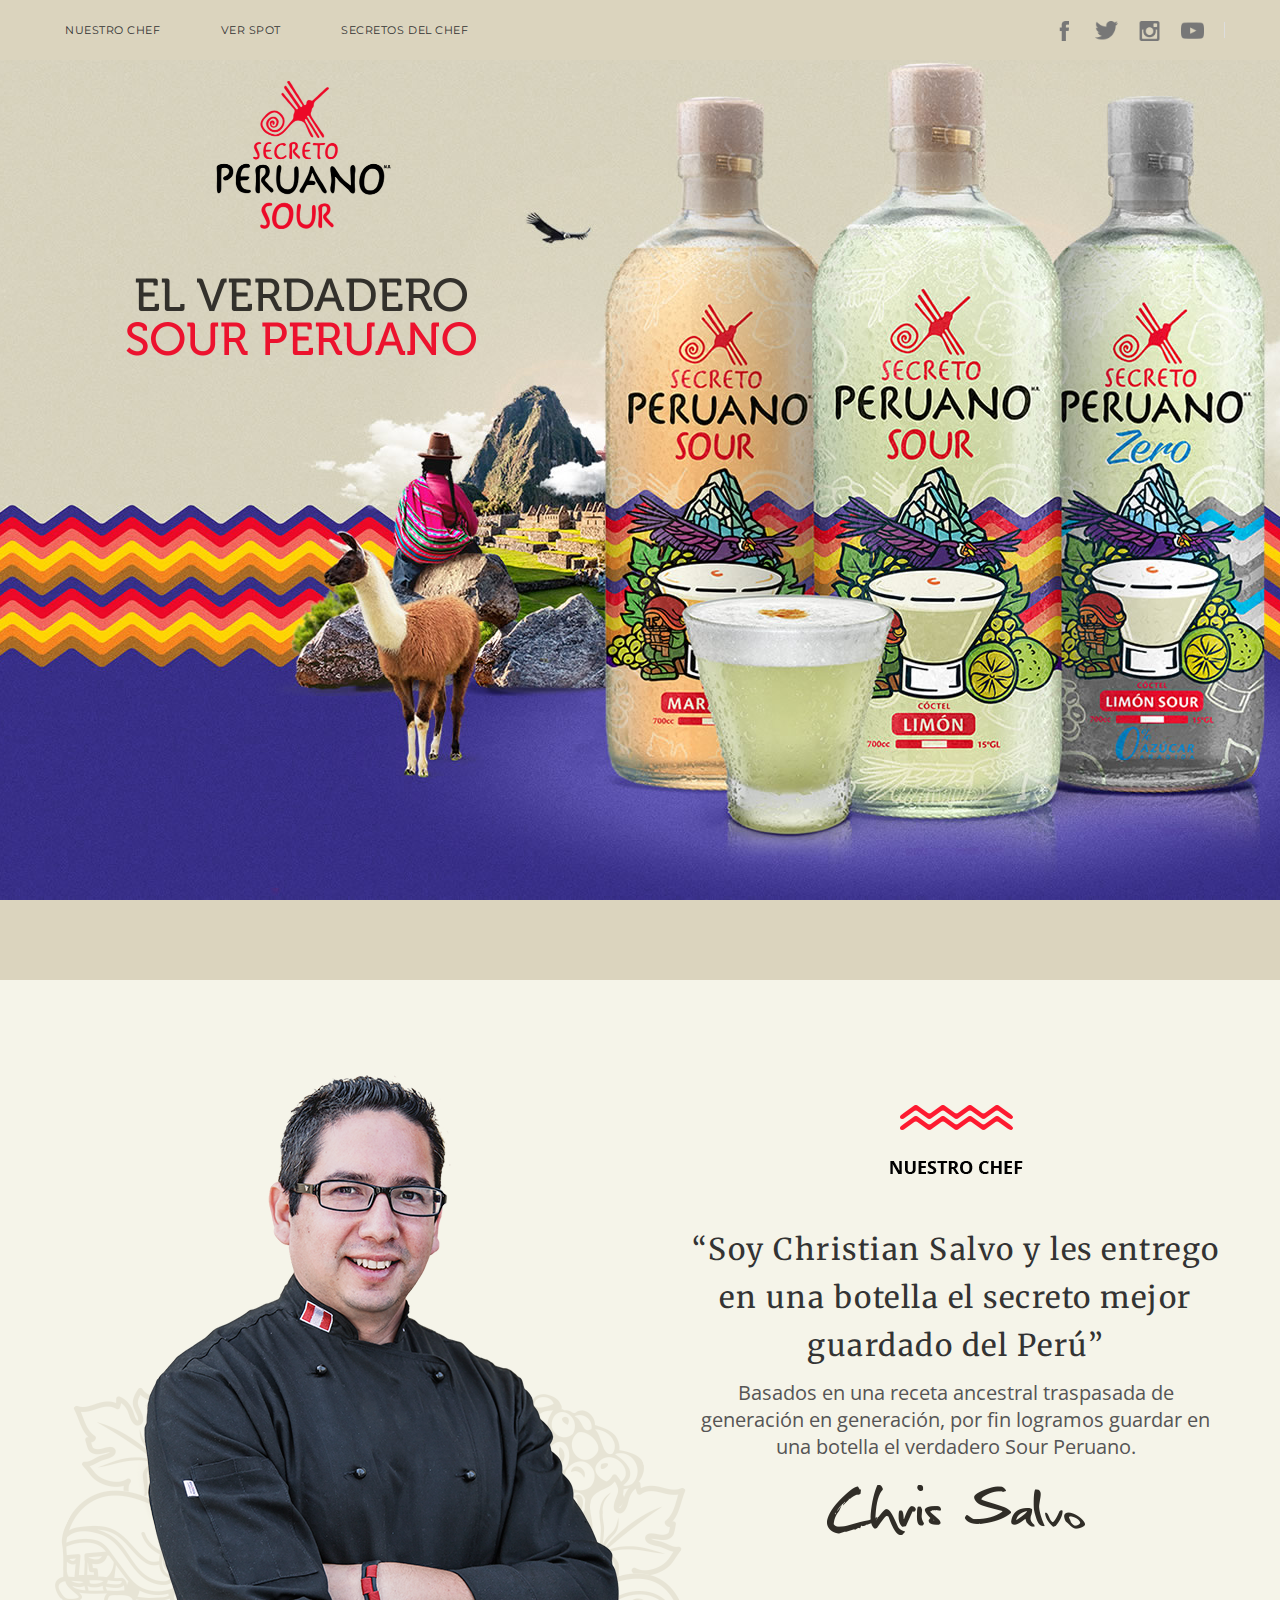
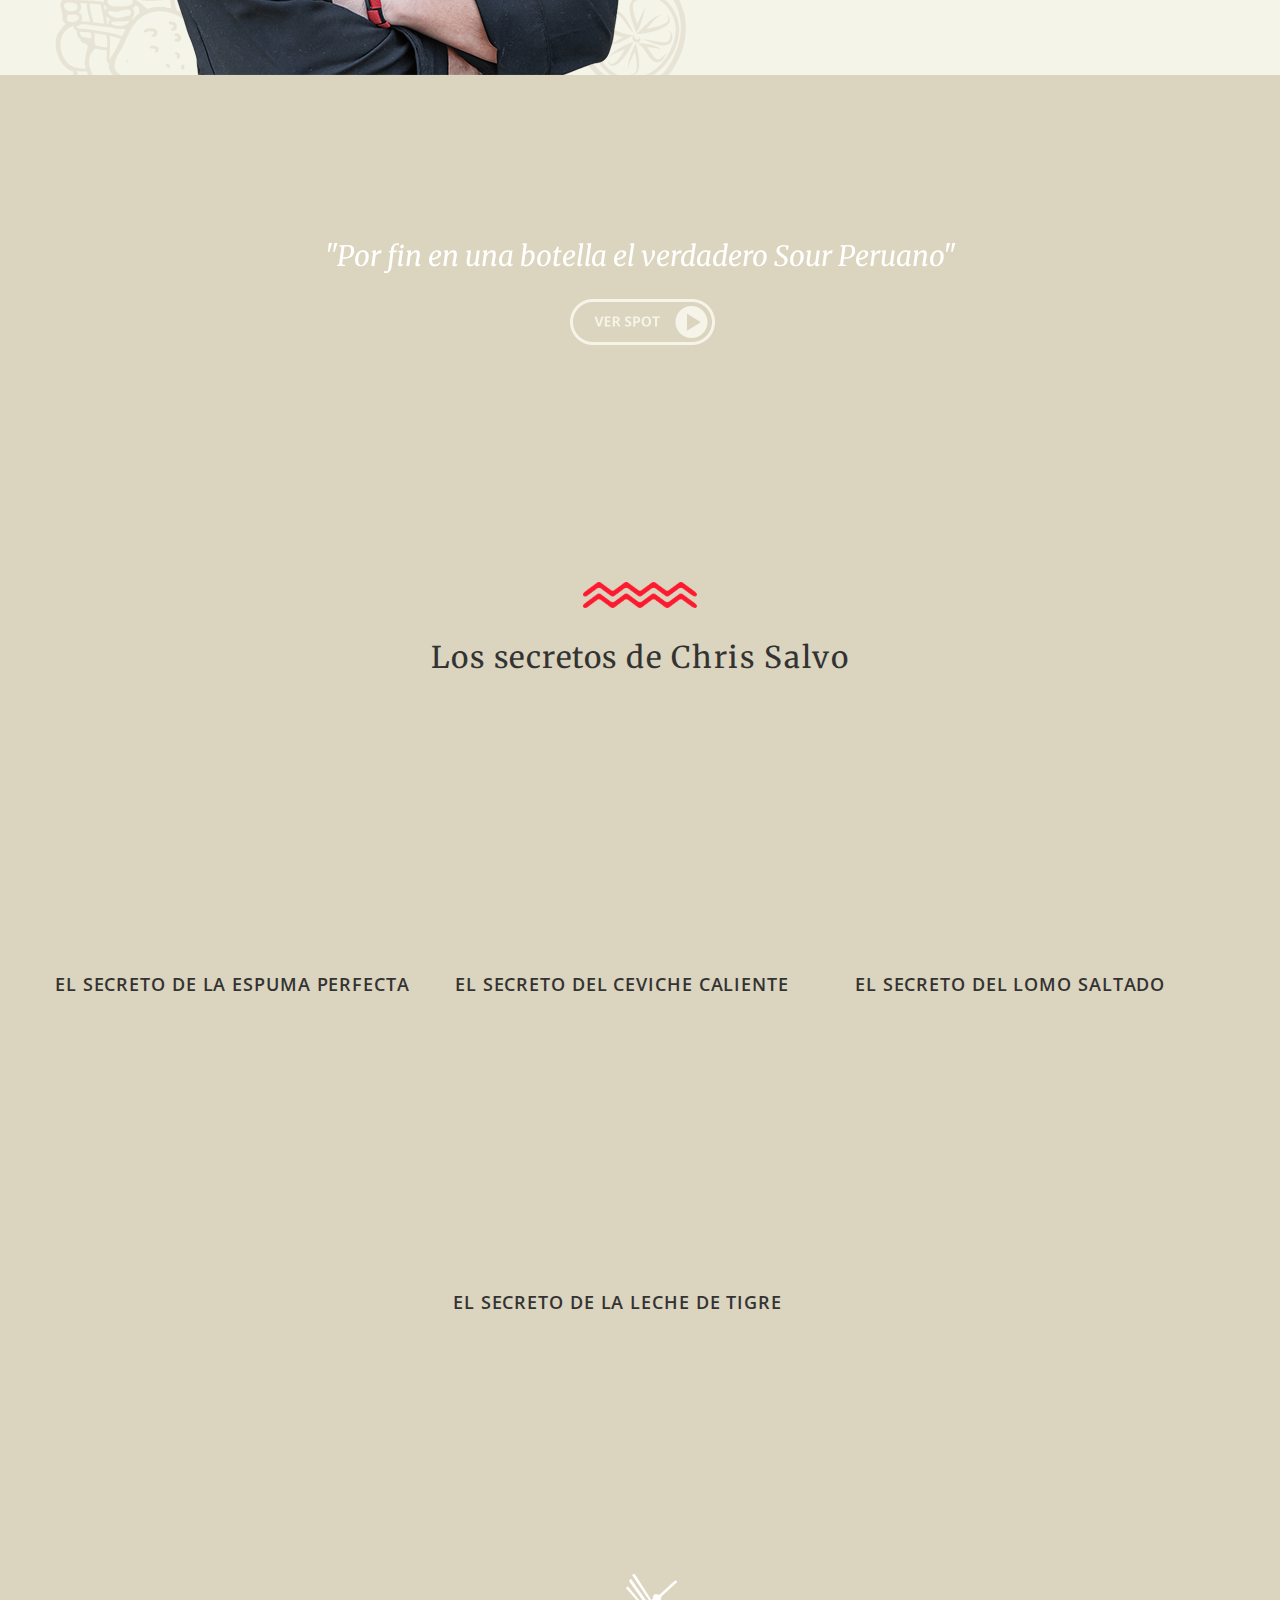
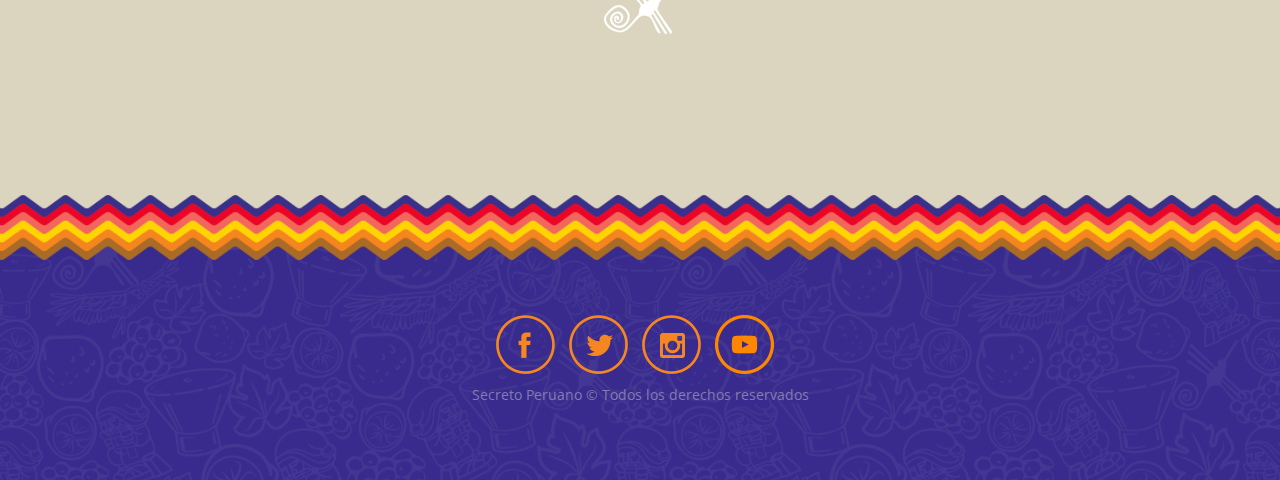
==== secreto/index.html @ 23049d91 "primerDeploy" ====
<!DOCTYPE html>
<html class="no-js">
  <head>
    <meta charset="UTF-8">
    <meta http-equiv="X-UA-Compatible" content="IE=edge">
    <title>Secreto Peruano</title>
    <meta name="description" content="Sour Secreto Peruano">
    <meta name="viewport" content="width=device-width, initial-scale=1">
    <link rel="apple-touch-icon" sizes="57x57" href="favicon/apple-touch-icon-57x57.png">
    <link rel="apple-touch-icon" sizes="60x60" href="favicon/apple-touch-icon-60x60.png">
    <link rel="apple-touch-icon" sizes="72x72" href="favicon/apple-touch-icon-72x72.png">
    <link rel="apple-touch-icon" sizes="76x76" href="favicon/apple-touch-icon-76x76.png">
    <link rel="apple-touch-icon" sizes="114x114" href="favicon/apple-touch-icon-114x114.png">
    <link rel="apple-touch-icon" sizes="120x120" href="favicon/apple-touch-icon-120x120.png">
    <link rel="apple-touch-icon" sizes="144x144" href="favicon/apple-touch-icon-144x144.png">
    <link rel="apple-touch-icon" sizes="152x152" href="favicon/apple-touch-icon-152x152.png">
    <link rel="apple-touch-icon" sizes="180x180" href="favicon/apple-touch-icon-180x180.png">
    <link rel="icon" type="image/png" href="favicon/favicon-32x32.png" sizes="32x32">
    <link rel="icon" type="image/png" href="favicon/favicon-194x194.png" sizes="194x194">
    <link rel="icon" type="image/png" href="favicon/favicon-96x96.png" sizes="96x96">
    <link rel="icon" type="image/png" href="favicon/android-chrome-192x192.png" sizes="192x192">
    <link rel="icon" type="image/png" href="favicon/favicon-16x16.png" sizes="16x16">
    <link rel="manifest" href="favicon/manifest.json">
    <meta name="msapplication-TileColor" content="#da532c">
    <meta name="msapplication-TileImage" content="favicon/mstile-144x144.png">
    <meta name="theme-color" content="#ffffff">
    <link rel="stylesheet" href="vendors/bootstrap/bootstrap.min.css">
    <link rel="stylesheet" href="vendors/animate/animate.min.css">
    <link rel="stylesheet" href="assets/fonts/wolverine/styles.css">
    <link href='https://fonts.googleapis.com/css?family=Merriweather:300italic' rel='stylesheet' type='text/css'><!--Fonts secreto peruano-->
	<link href='https://fonts.googleapis.com/css?family=Open+Sans:400,600,300' rel='stylesheet' type='text/css'>
    <link href="//fonts.googleapis.com/css?family=Montserrat:700,400" rel="stylesheet" type="text/css">
    <link href="//fonts.googleapis.com/css?family=Playfair+Display:400,700,900,400italic,700italic,900italic&amp;subset=latin,latin-ext,cyrillic" rel="stylesheet" type="text/css">
    <link href="//fonts.googleapis.com/css?family=Raleway:400,100,200,300,500,600,700,800,900" rel="stylesheet" type="text/css">
    <link rel="stylesheet" href="//maxcdn.bootstrapcdn.com/font-awesome/4.3.0/css/font-awesome.min.css">
    <link rel="stylesheet" type="text/css" href="vendors/slick/slick.css">
    <link rel="stylesheet" type="text/css" href="vendors/full-page/jquery.fullPage.css">
    <!--Main stylesheet-->
    <link rel="stylesheet" href="assets/css/main.css">
    <!-- Hoja de estilos w3-animacion -->
    <link rel="stylesheet" href="assets/css/w3.css">
    <!--Modernizr js-->
    <script src="vendors/modernizr/modernizr-2.8.3-respond-1.4.2.min.js"></script><style> .nav-main-menu > li > ul{display:none;}</style>
    <script src="assets/js/script-anchor.js" type="text/javascript"></script>
    <script>
  (function(i,s,o,g,r,a,m){i['GoogleAnalyticsObject']=r;i[r]=i[r]||function(){
  (i[r].q=i[r].q||[]).push(arguments)},i[r].l=1*new Date();a=s.createElement(o),
  m=s.getElementsByTagName(o)[0];a.async=1;a.src=g;m.parentNode.insertBefore(a,m)
  })(window,document,'script','//www.google-analytics.com/analytics.js','ga');

  ga('create', 'UA-70629646-1', 'auto');
  ga('send', 'pageview');

</script>
  </head>
  <body class="default-page">
    <!--[if lt IE 8]>
    <p class="browserupgrade">Estas usando un navegador <strong>desactualizado</strong>. Por favor <a href="http://browsehappy.com/">actualiza tu navegador</a> para mejorar tu experiencia.</p>
    <![endif]-->
    <main>
    <div class="main-nav-wrapper nav-wrapper-2"><!--menu-->
          <nav>
            <div class="main-nav main-nav-2 type-3" style="background-color:rgba(255,255,255,0); font-size:18px;">
              <div class="container">
                <div class="logo-menu-largo">
                  <a id="top-link" onClick="toTop(); return false;" href="index.html"  style="display:none;"><img src="assets/images/logo-menu-largo2.png" height="50" alt="Secreto"></a>
                </div>
                <div class="nav-logo logo-2">
                  <a id="top-link" onClick="toTop(); return false;" href="index.html"><img src="assets/images/logo-menu-largo2.png" alt="Secreto"></a>
                </div>
                <ul class="nav-main-menu"><!--main menu-->
                  <li><a onClick="initScroll('nuestro_chef'); return false;" href="#nuestro_chef">NUESTRO CHEF</a></li>
                  <li><a onClick="initScroll('ver_spot'); return false;" href="#ver_spot">VER SPOT</a></li>
                  <li><a onClick="initScroll('secretos_chef'); return false;" href="#secretos_an">SECRETOS DEL CHEF</a></li>
                </ul>
                <ul class="nav-main-menu small-screen"><!--responsive menu-->
                  <li><a onClick="initScroll('nuestro_chef'); return false;" href="#nuestro_chef">NUESTRO CHEF</a> 
                  </li>
                  <li><a onClick="initScroll('ver_spot'); return false;" href="#ver_spot">VER SPOT</a></li>
                  <li><a onClick="initScroll('secretos_chef'); return false;" href="#secretos_an">SECRETOS DEL CHEF</a>
                  </li>
                </ul>
                <div class="nav-hamburger-wrapper">
                  <div class="cell-vertical-wrapper">
                    <div class="cell-middle">
                      <div class="nav-hamburger"><span></span></div>
                    </div>
                  </div>
                </div>
                <div class="division"><span></span></div>
                <div class="nav-social">
                  <ul class="social-01">
                        <li><a href="https://www.facebook.com/secretoperuano" target="_blank"><img class="social-nav-icon" src="assets/images/nav-fbk.png" width="30" height="26" alt=""/></a></li>
                        <li><a href="https://twitter.com/peruanosour" target="_blank"><img class="social-nav-icon" src="assets/images/nav-twr.png" width="30" height="26" alt=""/></a></li>
                        <li><a href="https://instagram.com/secretoperuano/" target="_blank"><img class="social-nav-icon" src="assets/images/nav-isg.png" width="30" height="26" alt=""/></a></li>
                        <li><a href="https://www.youtube.com/channel/UCQfrmdLTp5I5xgrR5Vb-xCQ" target="_blank"><img class="social-nav-icon" src="assets/images/nav-you.png" width="30" height="26" alt=""/></a></li>
                  </ul>                
                </div>
              </div>
            </div>
          </nav>
        </div>
      <!--site header-->
      <header class="index-header">
        <div data-stellar-background-ratio="0,3" style="background-image: url(assets/images/SP-imagen-fondo.jpg);background-size:cover;" class="fondo-responsivo2 page-common-background"></div>
        <img class="pantalla-iphone" src="assets/images/pantalla-iphone5.png" alt=""/>
        <div id="mensaje" style="height:650px;">
                	<div id="logo"><img class="logo-especial w3-animate-opacity" src="assets/images/SP-logo.png" width="200" height="auto" alt=""/><img class="logo-especial-2" src="assets/images/logoSP-2.png" width="203" height="92" alt=""/></div>
    				<div><img class="w3-animate-opacity" src="assets/images/titular.png" width="362" height="auto" alt=""/></div>
            </div>
            <div>
            	<img class="botella-responsiva" src="assets/images/botella-responsiva.png" width="544" height="781" alt=""/>
            	
            </div>
      </header>
 <!--     <header>
		<div style="background-image: url(assets/images/img_fondo2.jpg); width:auto; background-repeat:no-repeat; background-position:right;">
        	<div id="mensaje">
                	<div id="logo"><img class="logo-especial" src="assets/images/logoSP.png" alt=""/><img class="logo-especial-2" src="assets/images/logoSP-2.png" width="203" height="92" alt=""/></div>
    				<div id="uva">Destilado de uva quebranta</div>
    				<div id="descripcion">La verdadera receta <br/>del Sour Peruano</div>
                    <div id="bajada">Por fin en una botella, con cariño y para el mundo, guardamos el más preciado secreto peruano</div>
                    <div><img class="botella-responsiva" src="assets/images/botella-responsiva.png" width="544" height="781" alt=""/></div>
            </div>
        </div>
        
      </header>-->
      <!--end site header-->
      
      <!--el chef-->
      <section id="nuestro_chef" class="border-bottom" style="background-color:#f5f4e9; padding-bottom: 0;">
        <div class="service-section-03">
          <div class="container container-especial2">
            <div id="chris-salvo"><img class="chef-resize" src="assets/images/chris-salvo.png" width="631" height="600" alt=""/></div>
            <div id="texto-chef-1">	<img  class="nuestro-chef"src="assets/images/nuestro-chef.png" width="136" height="70" alt=""/>
					<h5 class="quote-chef-1">“Soy Christian Salvo y les entrego en una botella el secreto mejor guardado del Perú”</h5>
			  <p class="receta-acestral">Basados en una receta ancestral traspasada de generación en generación, por fin logramos guardar en una botella el verdadero Sour Peruano.</p>
            						<img class="firma-chef" src="assets/images/firma-chef-chris.png" width="258" height="50" alt=""/></div>
          </div>
        </div>
      </section>
      
      <!-- Parallax quotes -->
      <section id="ver_spot" class="pad-especial">
        <div data-stellar-background-ratio="0.25" style="background-image: url('assets/images/sirviendo_pisco_quote3.png');" class="parallax-bg quote-slider-parallax"></div>
        <div class="container">
          <div class="row">
            <div class="col-xs-12 text-center remove-col-padding-2">
              <div class="quote-slider-01 simple-slider">
                <div class="quote-item">
                  <div class="item-content">
                    <p class="color-light">"Por fin en una botella el verdadero Sour Peruano"</p> <!--la cita esta aqui-->
                    <a href="https://www.youtube.com/watch?v=HnVLtfniLCw" target="_blank"><img style="margin:auto; margin-top:20px;" src="assets/images/ver-spot.png" width="154" height="50" alt=""/></a>
                  </div>
                </div>
              </div>
            </div>
          </div>
        </div>
      </section>
      
      <!-- sección videos -->
      <section id="secretos_chef">
        <header class="section-header header-type-2 style-1">
          <div class="container secretos-gourmet">
         	<img style="margin-bottom:15px;" src="assets/images/simboloinca1.png" width="auto" height="26" alt=""/>
			<h4 style="font-family:'Merriweather', serif; font-size:30px;">Los secretos de Chris Salvo</h4>
        <!-- QUOTE DEL CHEFF  <q class="header-caption"></q> -->
          </div>
        </header>
        
        <!-- videos -->
        <div class="team-section-01">
          <div class="container">
            <div class="row">
              <div class="col-md-4">
                <div class="team-style-01 text-left section-block-p">
                  <div class="image"><iframe width="390" height="219" src="https://www.youtube.com/embed/b3bW4XiqM5U?rel=0" frameborder="0" allowfullscreen></iframe>
                    
                  </div>
                  <h5 class="name">EL SECRETO DE LA ESPUMA PERFECTA</h5>
                  
         		 </div>
              </div>
              <div class="col-md-4">
                <div class="team-style-01 text-left section-block-p">
                  <div class="image"><iframe width="390" height="219" src="https://www.youtube.com/embed/Zpi5Mj3q_r8?rel=0" frameborder="0" allowfullscreen></iframe>
                    
                  </div>
                  <h5 class="name">EL SECRETO DEL CEVICHE CALIENTE</h5>
                  
                </div>
              </div>
              <div class="col-md-4">
                <div class="team-style-01 text-left section-block-p">
                  <div class="image"><iframe width="390" height="219" src="https://www.youtube.com/embed/RCFprriy820?rel=0" frameborder="0" allowfullscreen></iframe>
                    
                  </div>
                  <h5 class="name">EL SECRETO DEL LOMO SALTADO</h5>
                  
                </div>
              </div>
            </div>
          </div>
        </div>
        
        <div class="team-section-01">
          <div class="container">
            <div class="row video-inferior">
              <div class="">
                <div class="team-style-01 text-left section-block-p">
                  <div class="image"><iframe width="390" height="219" src="https://www.youtube.com/embed/kHwKFDwkaCU?rel=0" frameborder="0" allowfullscreen></iframe>
                    
                  </div>
                  <h5 class="name">EL SECRETO DE LA LECHE DE TIGRE</h5>
                  
         		 </div>
              </div>
              
              </div>
            </div>
          </div>
        </div>
        
      </section>
      
       <!-- Parallax quotes -->
      <section class="pad-especial">
        <div data-stellar-background-ratio="0.25" style="background-image: url('assets/images/testimonial-img1.jpg');" class="parallax-bg quote-slider-parallax"></div>
        <div class="container">
          <div class="row">
            <div class="col-xs-12 text-center remove-col-padding-2">
              <div class="quote-slider-01 simple-slider">
                <div class="quote-item">
                  <div class="item-content">
                    <p class="heading-icon-2 color-light"></p> <!--la cita esta aqui-->
                  </div>
                </div>
              </div>
            </div>
          </div>
        </div>
      </section>
      
      <!--site footer-->
      <div class="" style="margin-top:-20px;">
      	<div class="contenedor-de-footer">
            <div class="social-and-reg">
           	    <a href="https://www.facebook.com/secretoperuano" target="_blank"><img class="social-logo2" src="assets/images/facebook.png" width="59" height="59" alt=""/></a>
                <a href="https://twitter.com/peruanosour" target="_blank"><img class="social-logo2" src="assets/images/twitter.png" width="59" height="59" alt=""/></a>
                <a href="https://instagram.com/secretoperuano/" target="_blank"><img class="social-logo2" src="assets/images/instagram.png" width="59" height="59" alt=""/></a>
                <a href="https://www.youtube.com/channel/UCQfrmdLTp5I5xgrR5Vb-xCQ" target="_blank"><img class="social-logo2" src="assets/images/youtube.png" width="59" height="59" alt=""/></a>
                <p>Secreto Peruano © Todos los derechos reservados</p>
            </div>
        </div>
      </div>
    </main>
    <script src="vendors/jquery/jquery-1.11.2.min.js"></script>
    <script src="vendors/stellar/jquery.stellar.min.js"></script>
    <script src="vendors/waypoints/lib/jquery.waypoints.min.js"></script>
    <script src="vendors/smooth-scroll/SmoothScroll.js"></script>
    <script src="vendors/bootstrap/bootstrap.min.js"></script>
    <script type="text/javascript" src="vendors/slick/slick.js"></script>
    <script type="text/javascript" src="vendors/magnific-popup/jquery.magnific-popup.js"></script>
    <script src="vendors/isotope/isotope.pkgd.min.js"></script>
    <script src="vendors/isotope/packery-mode.pkgd.min.js"></script>
    <script type="text/javascript" src="vendors/img-loaded/imagesloaded.pkgd.min.js"></script>
    <script src="vendors/countto/jquery.countTo.js"></script>
    <script src="assets/js/main.js"></script>
    <style type="text/css">
    .sticky-nav .main-nav {
      background-color: rgba(245,244,233,1) !important;
    }
    .sticky-nav .logo-menu-largo a{
      display:block !important;
    }
    .main-nav-wrapper{
      -webkit-transition: all 500ms ease-in-out;
      transition: all 500ms ease-in-out;
      position: relative;
      z-index: 1500;
      top: 0;
      left: 0;
      width: 100%;
    }
    .main-nav-wrapper.sticky-nav  nav{
      animation: sdcc3af ease-out 0.2s;
      transform-origin: 50% 0%;
      animation-fill-mode:forwards; /*when the spec is finished*/
      -webkit-animation: sdcc3af ease-out 0.2s;
      -webkit-transform-origin: 50% 0%;
      -webkit-animation-fill-mode:forwards; /*Chrome 16+, Safari 4+*/ 
      -moz-animation: sdcc3af ease-out 0.2s;
      -moz-transform-origin: 50% 0%;
      -moz-animation-fill-mode:forwards; /*FF 5+*/
      -o-animation: sdcc3af ease-out 0.2s;
      -o-transform-origin: 50% 0%;
      -o-animation-fill-mode:forwards; /*Not implemented yet*/
      -ms-animation: sdcc3af ease-out 0.2s;
      -ms-transform-origin: 50% 0%;
      -ms-animation-fill-mode:forwards; /*IE 10+*/
    }

    @keyframes sdcc3af{
      0% {
        transform:  translate(0px,-60px)  ;
      }
      100% {
        transform:  translate(0px,0px)  ;
      }
    }

    @-moz-keyframes sdcc3af{
      0% {
        -moz-transform:  translate(0px,-60px)  ;
      }
      100% {
        -moz-transform:  translate(0px,0px)  ;
      }
    }

    @-webkit-keyframes sdcc3af {
      0% {
        -webkit-transform:  translate(0px,-60px)  ;
      }
      100% {
        -webkit-transform:  translate(0px,0px)  ;
      }
    }

    @-o-keyframes sdcc3af {
      0% {
        -o-transform:  translate(0px,-60px)  ;
      }
      100% {
        -o-transform:  translate(0px,0px)  ;
      }
    }

    @-ms-keyframes sdcc3af {
      0% {
        -ms-transform:  translate(0px,-60px)  ;
      }
      100% {
        -ms-transform:  translate(0px,0px)  ;
      }
    }
    </style>
  </body>
</html>
---- secreto/assets/fonts/wolverine/styles.css ----
@charset "UTF-8";

@font-face {
  font-family: "wolverine";
  src:url("fonts/wolverine.eot");
  src:url("fonts/wolverine.eot?#iefix") format("embedded-opentype"),
    url("fonts/wolverine.woff") format("woff"),
    url("fonts/wolverine.ttf") format("truetype"),
    url("fonts/wolverine.svg#wolverine") format("svg");
  font-weight: normal;
  font-style: normal;

}

[data-icon]:before {
  font-family: "wolverine" !important;
  content: attr(data-icon);
  font-style: normal !important;
  font-weight: normal !important;
  font-variant: normal !important;
  text-transform: none !important;
  speak: none;
  line-height: 1;
  -webkit-font-smoothing: antialiased;
  -moz-osx-font-smoothing: grayscale;
}

[class^="icon-"]:before,
[class*=" icon-"]:before {
  font-family: "wolverine" !important;
  font-style: normal !important;
  font-weight: normal !important;
  font-variant: normal !important;
  text-transform: none !important;
  speak: none;
  line-height: 1;
  -webkit-font-smoothing: antialiased;
  -moz-osx-font-smoothing: grayscale;
}

.icon-outline-vector-icons-pack-1:before {
  content: "\e226";
}
.icon-outline-vector-icons-pack-2:before {
  content: "\e227";
}
.icon-outline-vector-icons-pack-3:before {
  content: "\e228";
}
.icon-outline-vector-icons-pack-4:before {
  content: "\e229";
}
.icon-outline-vector-icons-pack-5:before {
  content: "\e22a";
}
.icon-outline-vector-icons-pack-6:before {
  content: "\e22b";
}
.icon-outline-vector-icons-pack-7:before {
  content: "\e22c";
}
.icon-outline-vector-icons-pack-14:before {
  content: "\e22d";
}
.icon-outline-vector-icons-pack-15:before {
  content: "\e22e";
}
.icon-outline-vector-icons-pack-16:before {
  content: "\e22f";
}
.icon-outline-vector-icons-pack-17:before {
  content: "\e230";
}
.icon-outline-vector-icons-pack-18:before {
  content: "\e231";
}
.icon-outline-vector-icons-pack-19:before {
  content: "\e232";
}
.icon-outline-vector-icons-pack-20:before {
  content: "\e233";
}
.icon-outline-vector-icons-pack-27:before {
  content: "\e234";
}
.icon-outline-vector-icons-pack-28:before {
  content: "\e235";
}
.icon-outline-vector-icons-pack-29:before {
  content: "\e236";
}
.icon-outline-vector-icons-pack-30:before {
  content: "\e237";
}
.icon-outline-vector-icons-pack-31:before {
  content: "\e238";
}
.icon-outline-vector-icons-pack-32:before {
  content: "\e239";
}
.icon-outline-vector-icons-pack-33:before {
  content: "\e23a";
}
.icon-outline-vector-icons-pack-40:before {
  content: "\e23b";
}
.icon-outline-vector-icons-pack-41:before {
  content: "\e23c";
}
.icon-outline-vector-icons-pack-42:before {
  content: "\e23d";
}
.icon-outline-vector-icons-pack-43:before {
  content: "\e23e";
}
.icon-outline-vector-icons-pack-44:before {
  content: "\e23f";
}
.icon-outline-vector-icons-pack-45:before {
  content: "\e240";
}
.icon-outline-vector-icons-pack-46:before {
  content: "\e241";
}
.icon-outline-vector-icons-pack-53:before {
  content: "\e242";
}
.icon-outline-vector-icons-pack-54:before {
  content: "\e243";
}
.icon-outline-vector-icons-pack-55:before {
  content: "\e244";
}
.icon-outline-vector-icons-pack-56:before {
  content: "\e245";
}
.icon-outline-vector-icons-pack-57:before {
  content: "\e246";
}
.icon-outline-vector-icons-pack-58:before {
  content: "\e247";
}
.icon-outline-vector-icons-pack-59:before {
  content: "\e248";
}
.icon-outline-vector-icons-pack-66:before {
  content: "\e249";
}
.icon-outline-vector-icons-pack-67:before {
  content: "\e24a";
}
.icon-outline-vector-icons-pack-68:before {
  content: "\e24b";
}
.icon-outline-vector-icons-pack-69:before {
  content: "\e24c";
}
.icon-outline-vector-icons-pack-70:before {
  content: "\e24d";
}
.icon-outline-vector-icons-pack-71:before {
  content: "\e24e";
}
.icon-outline-vector-icons-pack-72:before {
  content: "\e24f";
}
.icon-outline-vector-icons-pack-79:before {
  content: "\e250";
}
.icon-outline-vector-icons-pack-80:before {
  content: "\e251";
}
.icon-outline-vector-icons-pack-81:before {
  content: "\e252";
}
.icon-outline-vector-icons-pack-82:before {
  content: "\e253";
}
.icon-outline-vector-icons-pack-83:before {
  content: "\e254";
}
.icon-outline-vector-icons-pack-84:before {
  content: "\e255";
}
.icon-outline-vector-icons-pack-85:before {
  content: "\e256";
}
.icon-outline-vector-icons-pack-92:before {
  content: "\e257";
}
.icon-outline-vector-icons-pack-93:before {
  content: "\e258";
}
.icon-outline-vector-icons-pack-94:before {
  content: "\e259";
}
.icon-outline-vector-icons-pack-95:before {
  content: "\e25a";
}
.icon-outline-vector-icons-pack-96:before {
  content: "\e25b";
}
.icon-outline-vector-icons-pack-97:before {
  content: "\e25c";
}
.icon-outline-vector-icons-pack-98:before {
  content: "\e25d";
}
.icon-outline-vector-icons-pack-105:before {
  content: "\e25e";
}
.icon-outline-vector-icons-pack-106:before {
  content: "\e25f";
}
.icon-outline-vector-icons-pack-107:before {
  content: "\e260";
}
.icon-outline-vector-icons-pack-108:before {
  content: "\e261";
}
.icon-outline-vector-icons-pack-109:before {
  content: "\e262";
}
.icon-outline-vector-icons-pack-110:before {
  content: "\e263";
}
.icon-outline-vector-icons-pack-111:before {
  content: "\e264";
}
.icon-outline-vector-icons-pack-118:before {
  content: "\e265";
}
.icon-outline-vector-icons-pack-119:before {
  content: "\e266";
}
.icon-outline-vector-icons-pack-120:before {
  content: "\e267";
}
.icon-outline-vector-icons-pack-121:before {
  content: "\e268";
}
.icon-outline-vector-icons-pack-122:before {
  content: "\e269";
}
.icon-outline-vector-icons-pack-123:before {
  content: "\e26a";
}
.icon-outline-vector-icons-pack-124:before {
  content: "\e26b";
}
.icon-outline-vector-icons-pack-131:before {
  content: "\e26c";
}
.icon-outline-vector-icons-pack-132:before {
  content: "\e26d";
}
.icon-outline-vector-icons-pack-133:before {
  content: "\e26e";
}
.icon-outline-vector-icons-pack-134:before {
  content: "\e26f";
}
.icon-outline-vector-icons-pack-135:before {
  content: "\e270";
}
.icon-outline-vector-icons-pack-136:before {
  content: "\e271";
}
.icon-outline-vector-icons-pack-137:before {
  content: "\e272";
}
.icon-outline-vector-icons-pack-144:before {
  content: "\e273";
}
.icon-outline-vector-icons-pack-145:before {
  content: "\e274";
}
.icon-outline-vector-icons-pack-146:before {
  content: "\e275";
}
.icon-outline-vector-icons-pack-147:before {
  content: "\e276";
}
.icon-outline-vector-icons-pack-148:before {
  content: "\e277";
}
.icon-outline-vector-icons-pack-149:before {
  content: "\e278";
}
.icon-outline-vector-icons-pack-150:before {
  content: "\e279";
}
.icon-outline-vector-icons-pack-157:before {
  content: "\e27a";
}
.icon-outline-vector-icons-pack-158:before {
  content: "\e27b";
}
.icon-outline-vector-icons-pack-159:before {
  content: "\e27c";
}
.icon-outline-vector-icons-pack-160:before {
  content: "\e27d";
}
.icon-outline-vector-icons-pack-161:before {
  content: "\e27e";
}
.icon-outline-vector-icons-pack-162:before {
  content: "\e27f";
}
.icon-outline-vector-icons-pack-163:before {
  content: "\e280";
}
.icon-outline-vector-icons-pack-8:before {
  content: "\e281";
}
.icon-outline-vector-icons-pack-9:before {
  content: "\e282";
}
.icon-outline-vector-icons-pack-10:before {
  content: "\e283";
}
.icon-outline-vector-icons-pack-11:before {
  content: "\e284";
}
.icon-outline-vector-icons-pack-12:before {
  content: "\e285";
}
.icon-outline-vector-icons-pack-13:before {
  content: "\e286";
}
.icon-outline-vector-icons-pack-21:before {
  content: "\e287";
}
.icon-outline-vector-icons-pack-22:before {
  content: "\e288";
}
.icon-outline-vector-icons-pack-23:before {
  content: "\e289";
}
.icon-outline-vector-icons-pack-24:before {
  content: "\e28a";
}
.icon-outline-vector-icons-pack-25:before {
  content: "\e28b";
}
.icon-outline-vector-icons-pack-26:before {
  content: "\e28c";
}
.icon-outline-vector-icons-pack-34:before {
  content: "\e28d";
}
.icon-outline-vector-icons-pack-35:before {
  content: "\e28e";
}
.icon-outline-vector-icons-pack-36:before {
  content: "\e28f";
}
.icon-outline-vector-icons-pack-37:before {
  content: "\e290";
}
.icon-outline-vector-icons-pack-38:before {
  content: "\e291";
}
.icon-outline-vector-icons-pack-39:before {
  content: "\e292";
}
.icon-outline-vector-icons-pack-47:before {
  content: "\e293";
}
.icon-outline-vector-icons-pack-48:before {
  content: "\e294";
}
.icon-outline-vector-icons-pack-49:before {
  content: "\e295";
}
.icon-outline-vector-icons-pack-50:before {
  content: "\e296";
}
.icon-outline-vector-icons-pack-51:before {
  content: "\e297";
}
.icon-outline-vector-icons-pack-52:before {
  content: "\e298";
}
.icon-outline-vector-icons-pack-60:before {
  content: "\e299";
}
.icon-outline-vector-icons-pack-61:before {
  content: "\e29a";
}
.icon-outline-vector-icons-pack-62:before {
  content: "\e29b";
}
.icon-outline-vector-icons-pack-63:before {
  content: "\e29c";
}
.icon-outline-vector-icons-pack-64:before {
  content: "\e29d";
}
.icon-outline-vector-icons-pack-65:before {
  content: "\e29e";
}
.icon-outline-vector-icons-pack-73:before {
  content: "\e29f";
}
.icon-outline-vector-icons-pack-74:before {
  content: "\e2a0";
}
.icon-outline-vector-icons-pack-75:before {
  content: "\e2a1";
}
.icon-outline-vector-icons-pack-76:before {
  content: "\e2a2";
}
.icon-outline-vector-icons-pack-77:before {
  content: "\e2a3";
}
.icon-outline-vector-icons-pack-78:before {
  content: "\e2a4";
}
.icon-outline-vector-icons-pack-86:before {
  content: "\e2a5";
}
.icon-outline-vector-icons-pack-87:before {
  content: "\e2a6";
}
.icon-outline-vector-icons-pack-88:before {
  content: "\e2a7";
}
.icon-outline-vector-icons-pack-89:before {
  content: "\e2a8";
}
.icon-outline-vector-icons-pack-90:before {
  content: "\e2a9";
}
.icon-outline-vector-icons-pack-91:before {
  content: "\e2aa";
}
.icon-outline-vector-icons-pack-99:before {
  content: "\e2ab";
}
.icon-outline-vector-icons-pack-100:before {
  content: "\e2ac";
}
.icon-outline-vector-icons-pack-101:before {
  content: "\e2ad";
}
.icon-outline-vector-icons-pack-102:before {
  content: "\e2ae";
}
.icon-outline-vector-icons-pack-103:before {
  content: "\e2af";
}
.icon-outline-vector-icons-pack-104:before {
  content: "\e2b0";
}
.icon-outline-vector-icons-pack-112:before {
  content: "\e2b1";
}
.icon-outline-vector-icons-pack-113:before {
  content: "\e2b2";
}
.icon-outline-vector-icons-pack-114:before {
  content: "\e2b3";
}
.icon-outline-vector-icons-pack-115:before {
  content: "\e2b4";
}
.icon-outline-vector-icons-pack-116:before {
  content: "\e2b5";
}
.icon-outline-vector-icons-pack-117:before {
  content: "\e2b6";
}
.icon-outline-vector-icons-pack-125:before {
  content: "\e2b7";
}
.icon-outline-vector-icons-pack-126:before {
  content: "\e2b8";
}
.icon-outline-vector-icons-pack-127:before {
  content: "\e2b9";
}
.icon-outline-vector-icons-pack-128:before {
  content: "\e2ba";
}
.icon-outline-vector-icons-pack-129:before {
  content: "\e2bb";
}
.icon-outline-vector-icons-pack-130:before {
  content: "\e2bc";
}
.icon-outline-vector-icons-pack-138:before {
  content: "\e2bd";
}
.icon-outline-vector-icons-pack-139:before {
  content: "\e2be";
}
.icon-outline-vector-icons-pack-140:before {
  content: "\e2bf";
}
.icon-outline-vector-icons-pack-141:before {
  content: "\e2c0";
}
.icon-outline-vector-icons-pack-142:before {
  content: "\e2c1";
}
.icon-outline-vector-icons-pack-143:before {
  content: "\e2c2";
}
.icon-outline-vector-icons-pack-151:before {
  content: "\e2c3";
}
.icon-outline-vector-icons-pack-152:before {
  content: "\e2c4";
}
.icon-outline-vector-icons-pack-153:before {
  content: "\e2c5";
}
.icon-outline-vector-icons-pack-154:before {
  content: "\e2c6";
}
.icon-outline-vector-icons-pack-155:before {
  content: "\e2c7";
}
.icon-outline-vector-icons-pack-156:before {
  content: "\e2c8";
}
.icon-outline-vector-icons-pack-164:before {
  content: "\e2c9";
}
.icon-outline-vector-icons-pack-165:before {
  content: "\e2ca";
}
.icon-outline-vector-icons-pack-166:before {
  content: "\e2cb";
}
.icon-outline-vector-icons-pack-167:before {
  content: "\e2cc";
}
.icon-outline-vector-icons-pack-168:before {
  content: "\e2cd";
}
.icon-indians-icons-02:before {
  content: "\e2ce";
}
.icon-indians-icons-03:before {
  content: "\e2cf";
}
.icon-indians-icons-04:before {
  content: "\e2d0";
}
.icon-indians-icons-05:before {
  content: "\e2d1";
}
.icon-indians-icons-06:before {
  content: "\e2d2";
}
.icon-indians-icons-07:before {
  content: "\e2d3";
}
.icon-indians-icons-08:before {
  content: "\e2d4";
}
.icon-indians-icons-09:before {
  content: "\e2d5";
}
.icon-wolverine-logo-01:before {
  content: "\e2d6";
}
.icon-wolverine-logo-02:before {
  content: "\e2d7";
}
.icon-wolverine-logo-03:before {
  content: "\e2d8";
}
.icon-wolverine-logo-04:before {
  content: "\e2d9";
}
.icon-wolverine-logo-05:before {
  content: "\e2da";
}
.icon-wolverine-logo-06:before {
  content: "\e2db";
}
.icon-wolverine-logo-08:before {
  content: "\e2dc";
}
.icon-wolverine-logo-09:before {
  content: "\e2dd";
}
.icon-wolverine-logo-10:before {
  content: "\e2de";
}
.icon-address:before {
  content: "a";
}
.icon-adjust:before {
  content: "b";
}
.icon-air:before {
  content: "c";
}
.icon-alert:before {
  content: "d";
}
.icon-archive:before {
  content: "e";
}
.icon-arrow-combo:before {
  content: "f";
}
.icon-arrows-ccw:before {
  content: "g";
}
.icon-attach:before {
  content: "h";
}
.icon-attention:before {
  content: "i";
}
.icon-back:before {
  content: "j";
}
.icon-back-in-time:before {
  content: "k";
}
.icon-bag:before {
  content: "l";
}
.icon-basket:before {
  content: "m";
}
.icon-battery:before {
  content: "n";
}
.icon-behance:before {
  content: "o";
}
.icon-bell:before {
  content: "p";
}
.icon-block:before {
  content: "q";
}
.icon-book:before {
  content: "r";
}
.icon-book-open:before {
  content: "s";
}
.icon-bookmark:before {
  content: "t";
}
.icon-bookmarks:before {
  content: "u";
}
.icon-box:before {
  content: "v";
}
.icon-briefcase:before {
  content: "w";
}
.icon-brush:before {
  content: "x";
}
.icon-bucket:before {
  content: "y";
}
.icon-calendar:before {
  content: "z";
}
.icon-camera:before {
  content: "A";
}
.icon-cancel:before {
  content: "B";
}
.icon-cancel-circled:before {
  content: "C";
}
.icon-cancel-squared:before {
  content: "D";
}
.icon-cc:before {
  content: "E";
}
.icon-cc-by:before {
  content: "F";
}
.icon-cc-nc:before {
  content: "G";
}
.icon-cc-nc-eu:before {
  content: "H";
}
.icon-cc-nc-jp:before {
  content: "I";
}
.icon-cc-nd:before {
  content: "J";
}
.icon-cc-pd:before {
  content: "K";
}
.icon-cc-remix:before {
  content: "L";
}
.icon-cc-sa:before {
  content: "M";
}
.icon-cc-share:before {
  content: "N";
}
.icon-cc-zero:before {
  content: "O";
}
.icon-ccw:before {
  content: "P";
}
.icon-cd:before {
  content: "Q";
}
.icon-chart-area:before {
  content: "R";
}
.icon-chart-bar:before {
  content: "S";
}
.icon-chart-line:before {
  content: "T";
}
.icon-chart-pie:before {
  content: "U";
}
.icon-chat:before {
  content: "V";
}
.icon-check:before {
  content: "W";
}
.icon-clipboard:before {
  content: "X";
}
.icon-clock:before {
  content: "Y";
}
.icon-cloud:before {
  content: "Z";
}
.icon-cloud-thunder:before {
  content: "0";
}
.icon-code:before {
  content: "1";
}
.icon-cog:before {
  content: "2";
}
.icon-comment:before {
  content: "3";
}
.icon-compass:before {
  content: "4";
}
.icon-credit-card:before {
  content: "5";
}
.icon-cup:before {
  content: "6";
}
.icon-cw:before {
  content: "7";
}
.icon-database:before {
  content: "8";
}
.icon-db-shape:before {
  content: "9";
}
.icon-direction:before {
  content: "!";
}
.icon-doc:before {
  content: "\"";
}
.icon-doc-landscape:before {
  content: "#";
}
.icon-doc-text:before {
  content: "$";
}
.icon-doc-text-inv:before {
  content: "%";
}
.icon-docs:before {
  content: "&";
}
.icon-dot:before {
  content: "'";
}
.icon-dot-2:before {
  content: "(";
}
.icon-dot-3:before {
  content: ")";
}
.icon-down:before {
  content: "*";
}
.icon-down-bold:before {
  content: "+";
}
.icon-down-circled:before {
  content: ",";
}
.icon-down-dir:before {
  content: "-";
}
.icon-down-open:before {
  content: ".";
}
.icon-down-open-big:before {
  content: "/";
}
.icon-down-open-mini:before {
  content: ":";
}
.icon-down-thin:before {
  content: ";";
}
.icon-download:before {
  content: "<";
}
.icon-dribbble:before {
  content: "=";
}
.icon-dribbble-circled:before {
  content: ">";
}
.icon-drive:before {
  content: "?";
}
.icon-dropbox:before {
  content: "@";
}
.icon-droplet:before {
  content: "[";
}
.icon-erase:before {
  content: "]";
}
.icon-evernote:before {
  content: "^";
}
.icon-export:before {
  content: "_";
}
.icon-eye:before {
  content: "`";
}
.icon-facebook:before {
  content: "{";
}
.icon-facebook-circled:before {
  content: "|";
}
.icon-facebook-squared:before {
  content: "}";
}
.icon-fast-backward:before {
  content: "~";
}
.icon-fast-forward:before {
  content: "\\";
}
.icon-feather:before {
  content: "\e000";
}
.icon-flag:before {
  content: "\e001";
}
.icon-flash:before {
  content: "\e002";
}
.icon-flashlight:before {
  content: "\e003";
}
.icon-flattr:before {
  content: "\e004";
}
.icon-flickr:before {
  content: "\e005";
}
.icon-flickr-circled:before {
  content: "\e006";
}
.icon-flight:before {
  content: "\e007";
}
.icon-floppy:before {
  content: "\e008";
}
.icon-flow-branch:before {
  content: "\e009";
}
.icon-flow-cascade:before {
  content: "\e00a";
}
.icon-flow-line:before {
  content: "\e00b";
}
.icon-flow-parallel:before {
  content: "\e00c";
}
.icon-flow-tree:before {
  content: "\e00d";
}
.icon-folder:before {
  content: "\e00e";
}
.icon-forward:before {
  content: "\e00f";
}
.icon-gauge:before {
  content: "\e010";
}
.icon-github:before {
  content: "\e011";
}
.icon-github-circled:before {
  content: "\e012";
}
.icon-globe:before {
  content: "\e013";
}
.icon-google-circles:before {
  content: "\e014";
}
.icon-gplus:before {
  content: "\e015";
}
.icon-gplus-circled:before {
  content: "\e016";
}
.icon-graduation-cap:before {
  content: "\e017";
}
.icon-heart:before {
  content: "\e018";
}
.icon-heart-empty:before {
  content: "\e019";
}
.icon-help:before {
  content: "\e01a";
}
.icon-help-circled:before {
  content: "\e01b";
}
.icon-home:before {
  content: "\e01c";
}
.icon-hourglass:before {
  content: "\e01d";
}
.icon-inbox:before {
  content: "\e01e";
}
.icon-infinity:before {
  content: "\e01f";
}
.icon-info:before {
  content: "\e020";
}
.icon-info-circled:before {
  content: "\e021";
}
.icon-instagrem:before {
  content: "\e022";
}
.icon-install:before {
  content: "\e023";
}
.icon-key:before {
  content: "\e024";
}
.icon-keyboard:before {
  content: "\e025";
}
.icon-lamp:before {
  content: "\e026";
}
.icon-language:before {
  content: "\e027";
}
.icon-lastfm:before {
  content: "\e028";
}
.icon-lastfm-circled:before {
  content: "\e029";
}
.icon-layout:before {
  content: "\e02a";
}
.icon-leaf:before {
  content: "\e02b";
}
.icon-left:before {
  content: "\e02c";
}
.icon-left-bold:before {
  content: "\e02d";
}
.icon-left-circled:before {
  content: "\e02e";
}
.icon-left-dir:before {
  content: "\e02f";
}
.icon-left-open:before {
  content: "\e030";
}
.icon-left-open-big:before {
  content: "\e031";
}
.icon-left-open-mini:before {
  content: "\e032";
}
.icon-left-thin:before {
  content: "\e033";
}
.icon-level-down:before {
  content: "\e034";
}
.icon-level-up:before {
  content: "\e035";
}
.icon-lifebuoy:before {
  content: "\e036";
}
.icon-light-down:before {
  content: "\e037";
}
.icon-light-up:before {
  content: "\e038";
}
.icon-link:before {
  content: "\e039";
}
.icon-linkedin:before {
  content: "\e03a";
}
.icon-linkedin-circled:before {
  content: "\e03b";
}
.icon-list:before {
  content: "\e03c";
}
.icon-list-add:before {
  content: "\e03d";
}
.icon-location:before {
  content: "\e03e";
}
.icon-lock:before {
  content: "\e03f";
}
.icon-lock-open:before {
  content: "\e040";
}
.icon-login:before {
  content: "\e041";
}
.icon-logo-db:before {
  content: "\e042";
}
.icon-logout:before {
  content: "\e043";
}
.icon-loop:before {
  content: "\e044";
}
.icon-magnet:before {
  content: "\e045";
}
.icon-mail:before {
  content: "\e046";
}
.icon-map:before {
  content: "\e047";
}
.icon-megaphone:before {
  content: "\e048";
}
.icon-menu:before {
  content: "\e049";
}
.icon-mic:before {
  content: "\e04a";
}
.icon-minus:before {
  content: "\e04b";
}
.icon-minus-circled:before {
  content: "\e04c";
}
.icon-minus-squared:before {
  content: "\e04d";
}
.icon-mixi:before {
  content: "\e04e";
}
.icon-mobile:before {
  content: "\e04f";
}
.icon-monitor:before {
  content: "\e050";
}
.icon-moon:before {
  content: "\e051";
}
.icon-mouse:before {
  content: "\e052";
}
.icon-music:before {
  content: "\e053";
}
.icon-mute:before {
  content: "\e054";
}
.icon-network:before {
  content: "\e055";
}
.icon-newspaper:before {
  content: "\e056";
}
.icon-note:before {
  content: "\e057";
}
.icon-note-beamed:before {
  content: "\e058";
}
.icon-palette:before {
  content: "\e059";
}
.icon-paper-plane:before {
  content: "\e05a";
}
.icon-pause:before {
  content: "\e05b";
}
.icon-paypal:before {
  content: "\e05c";
}
.icon-pencil:before {
  content: "\e05d";
}
.icon-phone:before {
  content: "\e05e";
}
.icon-picasa:before {
  content: "\e05f";
}
.icon-picture:before {
  content: "\e060";
}
.icon-pinterest:before {
  content: "\e061";
}
.icon-pinterest-circled:before {
  content: "\e062";
}
.icon-play:before {
  content: "\e063";
}
.icon-plus:before {
  content: "\e064";
}
.icon-plus-circled:before {
  content: "\e065";
}
.icon-plus-squared:before {
  content: "\e066";
}
.icon-popup:before {
  content: "\e067";
}
.icon-print:before {
  content: "\e068";
}
.icon-progress-0:before {
  content: "\e069";
}
.icon-progress-1:before {
  content: "\e06a";
}
.icon-progress-2:before {
  content: "\e06b";
}
.icon-progress-3:before {
  content: "\e06c";
}
.icon-publish:before {
  content: "\e06d";
}
.icon-qq:before {
  content: "\e06e";
}
.icon-quote:before {
  content: "\e06f";
}
.icon-rdio:before {
  content: "\e070";
}
.icon-rdio-circled:before {
  content: "\e071";
}
.icon-record:before {
  content: "\e072";
}
.icon-renren:before {
  content: "\e073";
}
.icon-reply:before {
  content: "\e074";
}
.icon-reply-all:before {
  content: "\e075";
}
.icon-resize-full:before {
  content: "\e076";
}
.icon-resize-small:before {
  content: "\e077";
}
.icon-retweet:before {
  content: "\e078";
}
.icon-right:before {
  content: "\e079";
}
.icon-right-bold:before {
  content: "\e07a";
}
.icon-right-circled:before {
  content: "\e07b";
}
.icon-right-dir:before {
  content: "\e07c";
}
.icon-right-open:before {
  content: "\e07d";
}
.icon-right-open-big:before {
  content: "\e07e";
}
.icon-right-open-mini:before {
  content: "\e07f";
}
.icon-right-thin:before {
  content: "\e080";
}
.icon-rocket:before {
  content: "\e081";
}
.icon-rss:before {
  content: "\e082";
}
.icon-search:before {
  content: "\e083";
}
.icon-share:before {
  content: "\e084";
}
.icon-shareable:before {
  content: "\e085";
}
.icon-shuffle:before {
  content: "\e086";
}
.icon-signal:before {
  content: "\e087";
}
.icon-sina-weibo:before {
  content: "\e088";
}
.icon-skype:before {
  content: "\e089";
}
.icon-skype-circled:before {
  content: "\e08a";
}
.icon-smashing:before {
  content: "\e08b";
}
.icon-sound:before {
  content: "\e08c";
}
.icon-soundcloud:before {
  content: "\e08d";
}
.icon-spotify:before {
  content: "\e08e";
}
.icon-spotify-circled:before {
  content: "\e08f";
}
.icon-star:before {
  content: "\e090";
}
.icon-star-empty:before {
  content: "\e091";
}
.icon-stop:before {
  content: "\e092";
}
.icon-stumbleupon:before {
  content: "\e093";
}
.icon-stumbleupon-circled:before {
  content: "\e094";
}
.icon-suitcase:before {
  content: "\e095";
}
.icon-sweden:before {
  content: "\e096";
}
.icon-switch:before {
  content: "\e097";
}
.icon-tag:before {
  content: "\e098";
}
.icon-tape:before {
  content: "\e099";
}
.icon-target:before {
  content: "\e09a";
}
.icon-thermometer:before {
  content: "\e09b";
}
.icon-thumbs-down:before {
  content: "\e09c";
}
.icon-thumbs-up:before {
  content: "\e09d";
}
.icon-ticket:before {
  content: "\e09e";
}
.icon-to-end:before {
  content: "\e09f";
}
.icon-to-start:before {
  content: "\e0a0";
}
.icon-tools:before {
  content: "\e0a1";
}
.icon-traffic-cone:before {
  content: "\e0a2";
}
.icon-trash:before {
  content: "\e0a3";
}
.icon-trophy:before {
  content: "\e0a4";
}
.icon-tumblr:before {
  content: "\e0a5";
}
.icon-tumblr-circled:before {
  content: "\e0a6";
}
.icon-twitter:before {
  content: "\e0a7";
}
.icon-twitter-circled:before {
  content: "\e0a8";
}
.icon-up:before {
  content: "\e0a9";
}
.icon-up-bold:before {
  content: "\e0aa";
}
.icon-up-circled:before {
  content: "\e0ab";
}
.icon-up-dir:before {
  content: "\e0ac";
}
.icon-up-open:before {
  content: "\e0ad";
}
.icon-up-open-big:before {
  content: "\e0ae";
}
.icon-up-open-mini:before {
  content: "\e0af";
}
.icon-up-thin:before {
  content: "\e0b0";
}
.icon-upload:before {
  content: "\e0b1";
}
.icon-upload-cloud:before {
  content: "\e0b2";
}
.icon-user:before {
  content: "\e0b3";
}
.icon-user-add:before {
  content: "\e0b4";
}
.icon-users:before {
  content: "\e0b5";
}
.icon-vcard:before {
  content: "\e0b6";
}
.icon-video:before {
  content: "\e0b7";
}
.icon-vimeo:before {
  content: "\e0b8";
}
.icon-vimeo-circled:before {
  content: "\e0b9";
}
.icon-vkontakte:before {
  content: "\e0ba";
}
.icon-volume:before {
  content: "\e0bb";
}
.icon-water:before {
  content: "\e0bc";
}
.icon-window:before {
  content: "\e0bd";
}
.icon-wolverine-logo-07:before {
  content: "\e0be";
}
.icon-key21:before {
  content: "\e0bf";
}
.icon-password1:before {
  content: "\e0c0";
}
.icon-user14:before {
  content: "\e0c1";
}
.icon-shopping111:before {
  content: "\e126";
}
.icon-icon-search:before {
  content: "\e127";
}
.icon-arrow413:before {
  content: "\e0c2";
}
.icon-arrow427:before {
  content: "\e0c3";
}
.icon-wrong6:before {
  content: "\e0c4";
}
.icon-icon-opened29:before {
  content: "\e0c5";
}
.icon-icon-opened29-1:before {
  content: "\e0c6";
}
.icon-dark37:before {
  content: "\e0c7";
}
.icon-dark37-1:before {
  content: "\e0c8";
}
.icon-list23:before {
  content: "\e0c9";
}
.icon-menu27:before {
  content: "\e0ca";
}
.icon-menu45:before {
  content: "\e0cb";
}
.icon-menu53:before {
  content: "\e0cc";
}
.icon-menu55:before {
  content: "\e0cd";
}
.icon-list23-1:before {
  content: "\e0ce";
}
.icon-wrong6-1:before {
  content: "\e0cf";
}
.icon-previous11:before {
  content: "\e0d0";
}
.icon-thin36:before {
  content: "\e0d1";
}
.icon-thin35:before {
  content: "\e0d2";
}
.icon-up77:before {
  content: "\e0d3";
}
.icon-right106:before {
  content: "\e0d4";
}
.icon-next15:before {
  content: "\e0d5";
}
.icon-collapse3:before {
  content: "\e0d6";
}
.icon-expand22:before {
  content: "\e0d7";
}
.icon-play43:before {
  content: "\e0d8";
}
.icon-search-icon:before {
  content: "\e0d9";
}
.icon-cart-icon:before {
  content: "\e0da";
}
.icon-minus-1:before {
  content: "\e0db";
}
.icon-plus-1:before {
  content: "\e0dc";
}
.icon-185100-caddie-shop-shopping-streamline:before {
  content: "\e0dd";
}
.icon-185101-caddie-shopping-streamline:before {
  content: "\e0de";
}
.icon-ecommerce-bag:before {
  content: "\e0df";
}
.icon-ecommerce-bag-check:before {
  content: "\e0e0";
}
.icon-ecommerce-bag-cloud:before {
  content: "\e0e1";
}
.icon-ecommerce-bag-download:before {
  content: "\e0e2";
}
.icon-ecommerce-bag-minus:before {
  content: "\e0e3";
}
.icon-ecommerce-bag-plus:before {
  content: "\e0e4";
}
.icon-ecommerce-bag-refresh:before {
  content: "\e0e5";
}
.icon-ecommerce-bag-remove:before {
  content: "\e0e6";
}
.icon-ecommerce-bag-search:before {
  content: "\e0e7";
}
.icon-ecommerce-bag-upload:before {
  content: "\e0e8";
}
.icon-svg-icon-02:before {
  content: "\e0e9";
}
.icon-svg-icon-03:before {
  content: "\e0ea";
}
.icon-svg-icon-04:before {
  content: "\e0eb";
}
.icon-svg-icon-05:before {
  content: "\e0ec";
}
.icon-svg-icon-06:before {
  content: "\e0ed";
}
.icon-svg-icon-07:before {
  content: "\e0ee";
}
.icon-svg-icon-08:before {
  content: "\e0ef";
}
.icon-svg-icon-09:before {
  content: "\e0f0";
}
.icon-svg-icon-10:before {
  content: "\e0f1";
}
.icon-svg-icon-11:before {
  content: "\e0f2";
}
.icon-svg-icon-12:before {
  content: "\e0f3";
}
.icon-svg-icon-13:before {
  content: "\e0f4";
}
.icon-svg-icon-14:before {
  content: "\e0f5";
}
.icon-svg-icon-15:before {
  content: "\e0f6";
}
.icon-svg-icon-16:before {
  content: "\e0f7";
}
.icon-svg-icon-17:before {
  content: "\e0f8";
}
.icon-svg-icon-18:before {
  content: "\e0f9";
}
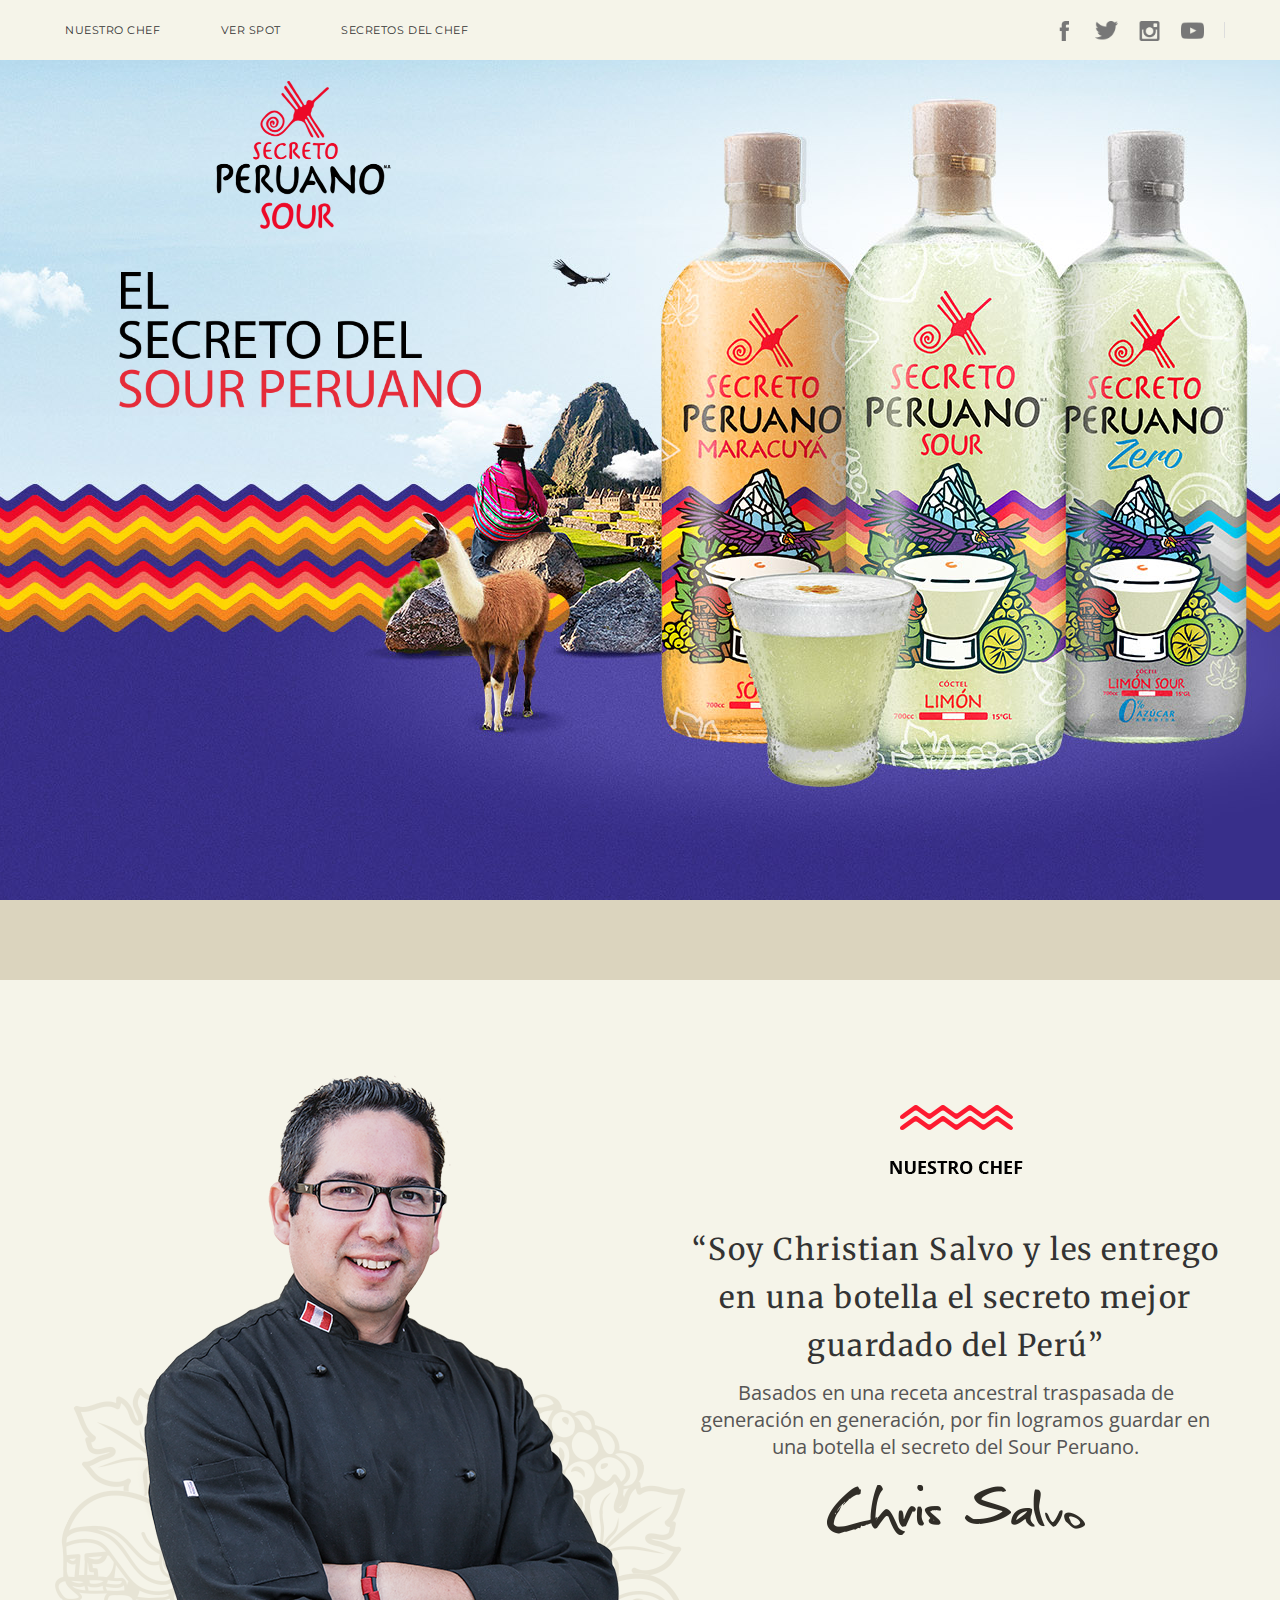
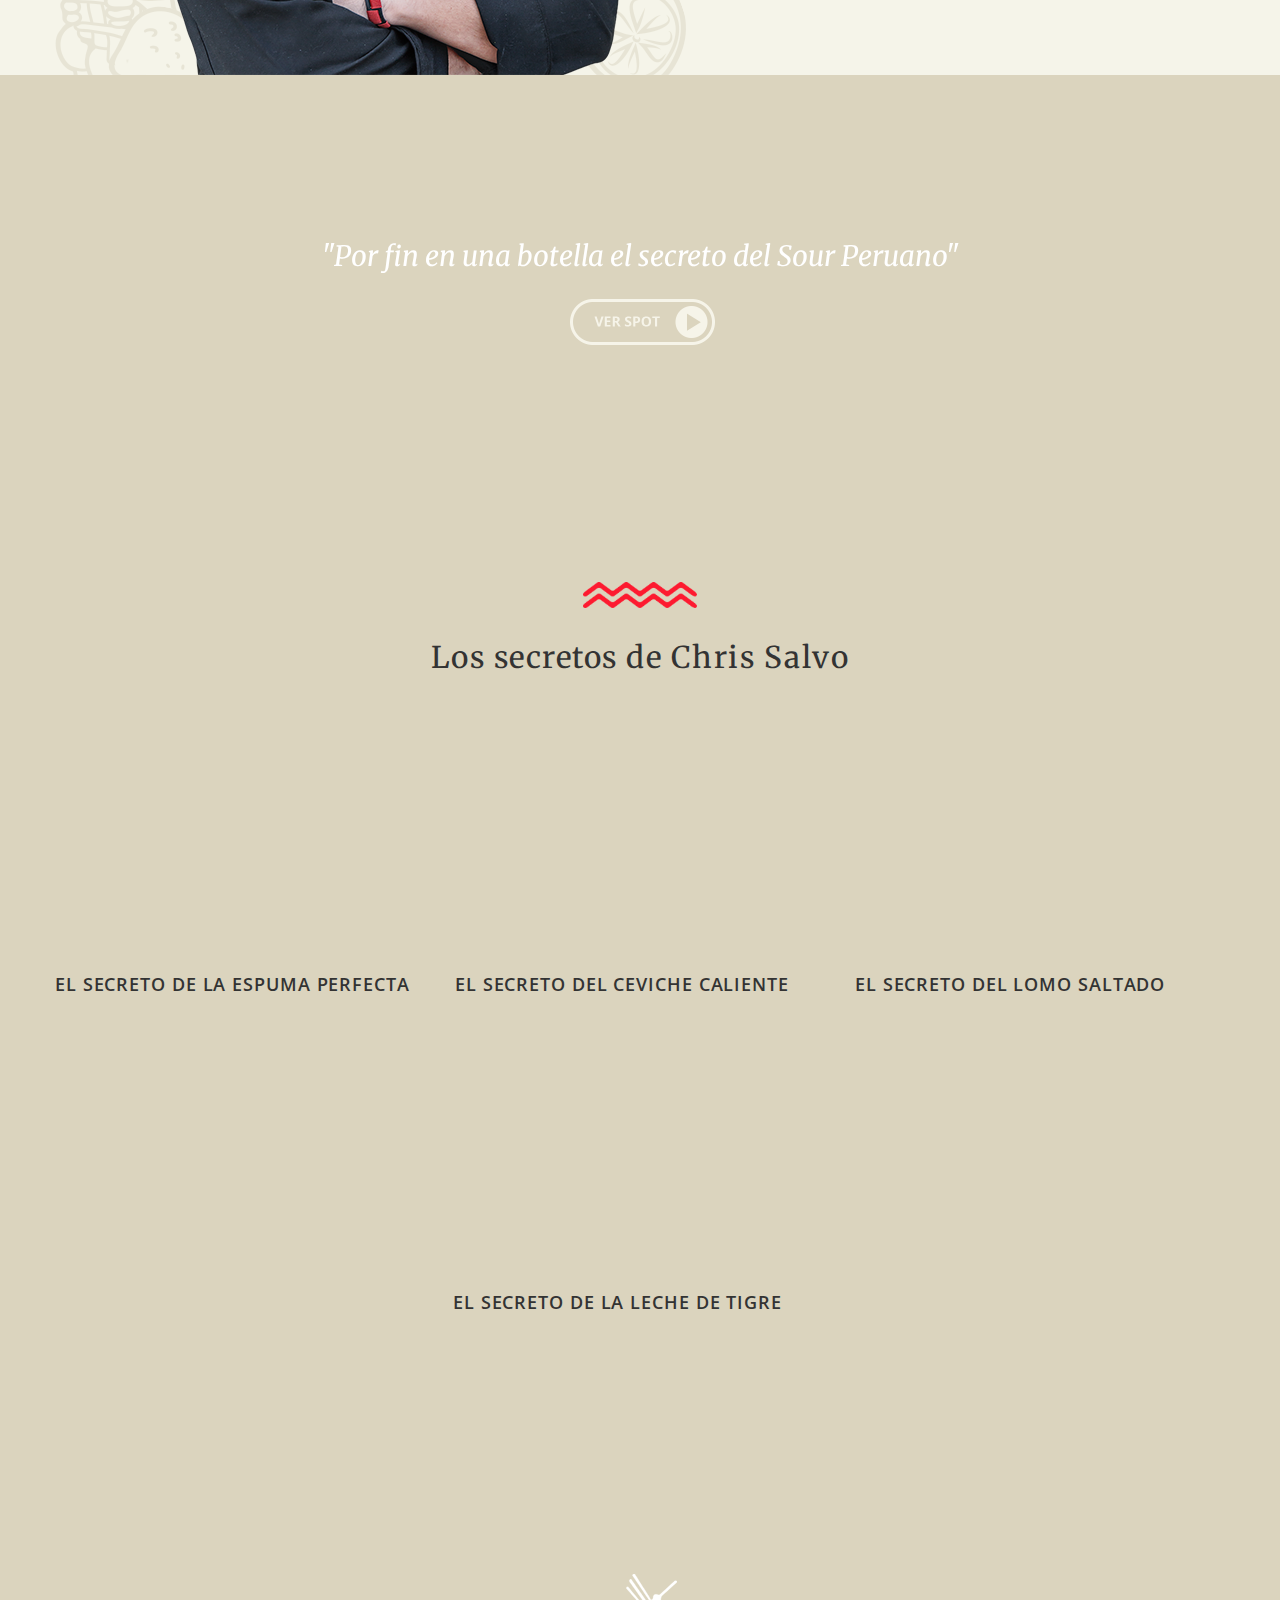
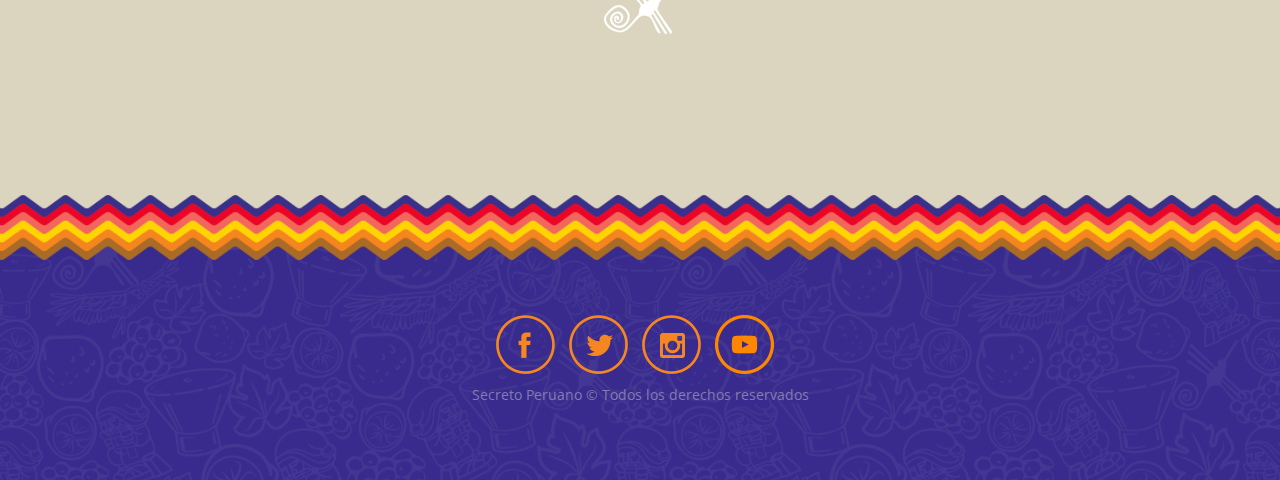
==== commit 4705ab16: "push2" ====
--- a/secreto/index.html
+++ b/secreto/index.html
@@ -103,7 +103,7 @@
       <!--site header-->
       <header class="index-header">
         <div data-stellar-background-ratio="0,3" style="background-image: url(assets/images/SP-imagen-fondo.jpg);background-size:cover;" class="fondo-responsivo2 page-common-background"></div>
-        <img class="pantalla-iphone" src="assets/images/pantalla-iphone5.png" alt=""/>
+        <img class="pantalla-iphone" src="assets/images/pantalla-iphone5.jpg" alt=""/>
         <div id="mensaje" style="height:650px;">
                 	<div id="logo"><img class="logo-especial w3-animate-opacity" src="assets/images/SP-logo.png" width="200" height="auto" alt=""/><img class="logo-especial-2" src="assets/images/logoSP-2.png" width="203" height="92" alt=""/></div>
     				<div><img class="w3-animate-opacity" src="assets/images/titular.png" width="362" height="auto" alt=""/></div>
@@ -134,7 +134,7 @@
             <div id="chris-salvo"><img class="chef-resize" src="assets/images/chris-salvo.png" width="631" height="600" alt=""/></div>
             <div id="texto-chef-1">	<img  class="nuestro-chef"src="assets/images/nuestro-chef.png" width="136" height="70" alt=""/>
 					<h5 class="quote-chef-1">“Soy Christian Salvo y les entrego en una botella el secreto mejor guardado del Perú”</h5>
-			  <p class="receta-acestral">Basados en una receta ancestral traspasada de generación en generación, por fin logramos guardar en una botella el verdadero Sour Peruano.</p>
+			  <p class="receta-acestral">Basados en una receta ancestral traspasada de generación en generación, por fin logramos guardar en una botella el secreto del Sour Peruano.</p>
             						<img class="firma-chef" src="assets/images/firma-chef-chris.png" width="258" height="50" alt=""/></div>
           </div>
         </div>
@@ -149,7 +149,7 @@
               <div class="quote-slider-01 simple-slider">
                 <div class="quote-item">
                   <div class="item-content">
-                    <p class="color-light">"Por fin en una botella el verdadero Sour Peruano"</p> <!--la cita esta aqui-->
+                    <p class="color-light">"Por fin en una botella el secreto del Sour Peruano"</p> <!--la cita esta aqui-->
                     <a href="https://www.youtube.com/watch?v=HnVLtfniLCw" target="_blank"><img style="margin:auto; margin-top:20px;" src="assets/images/ver-spot.png" width="154" height="50" alt=""/></a>
                   </div>
                 </div>
--- a/secreto/assets/css/main.css
+++ b/secreto/assets/css/main.css
@@ -69,6 +69,10 @@
 .italic {
   font-style: italic;
 }
+nav {
+    background-color: #F5F4E9;
+}
+
 body {
   -webkit-font-smoothing: antialiased;
   color: #555555;
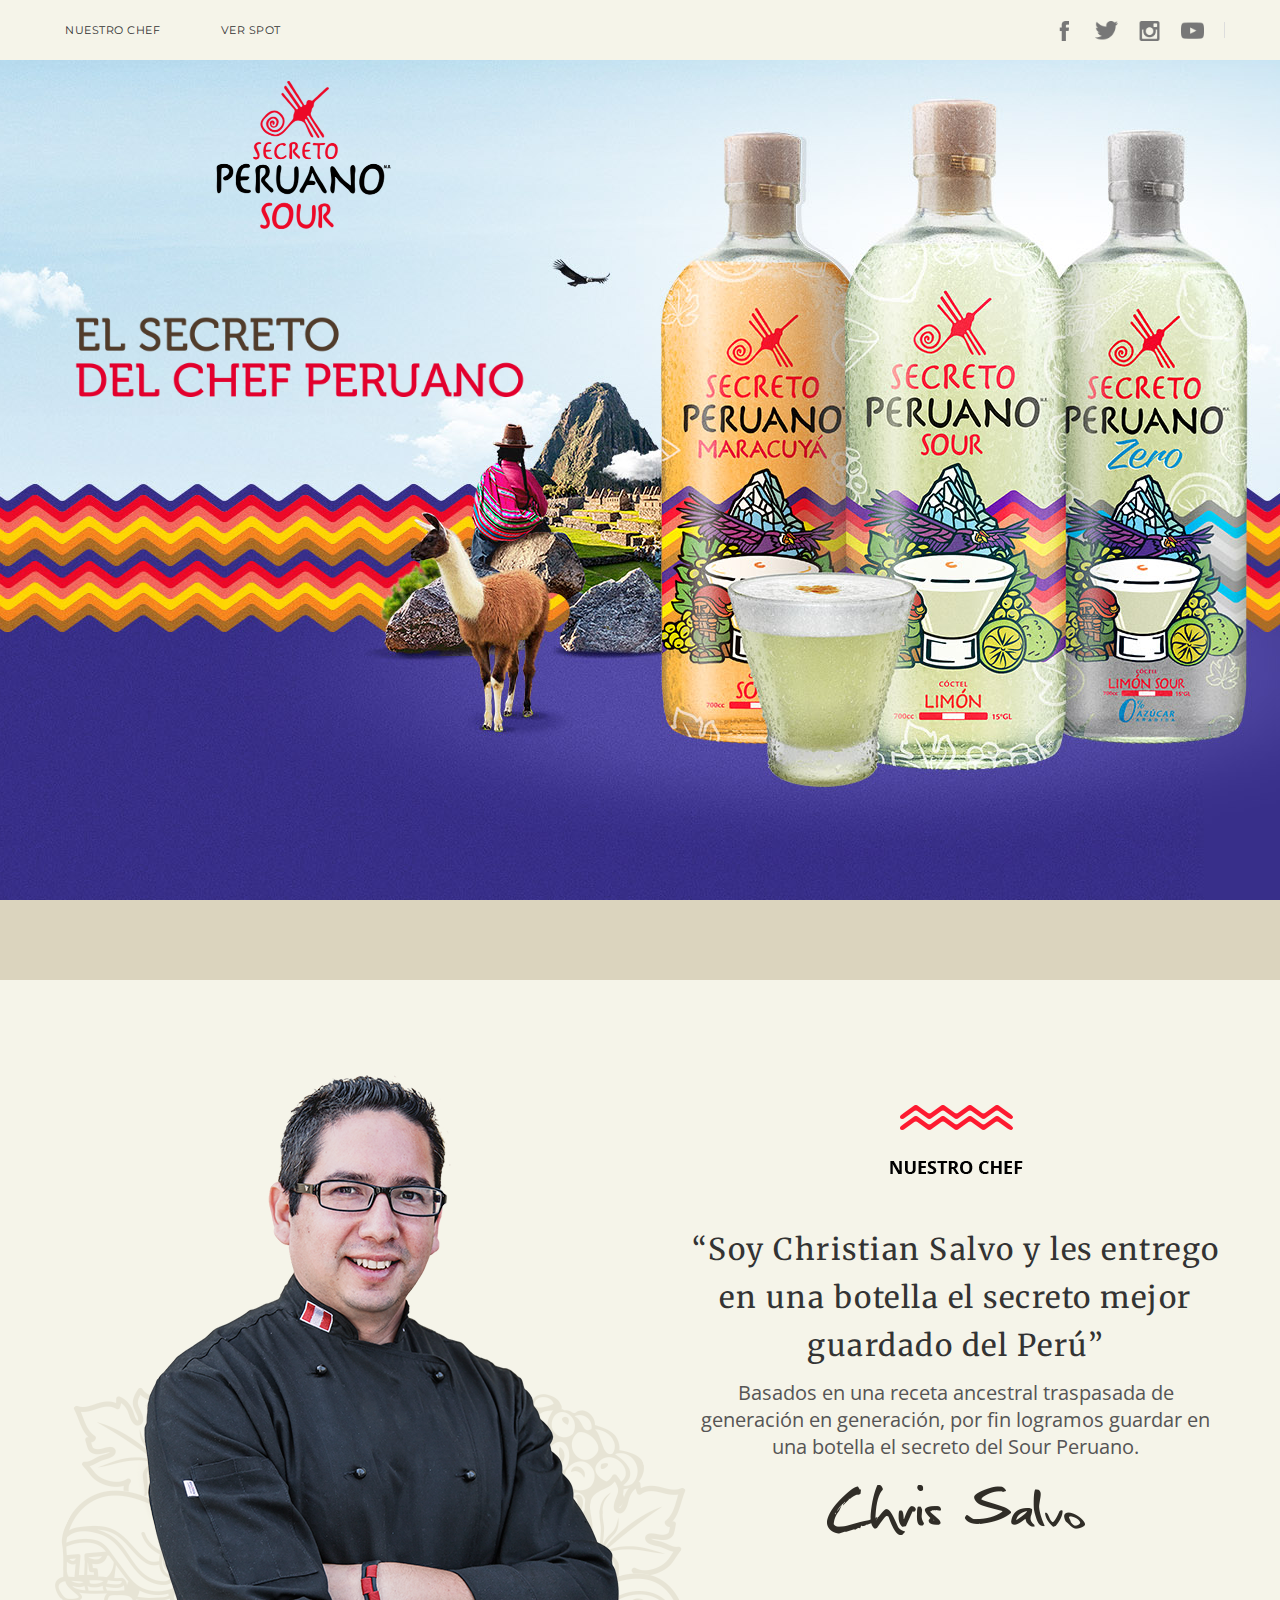
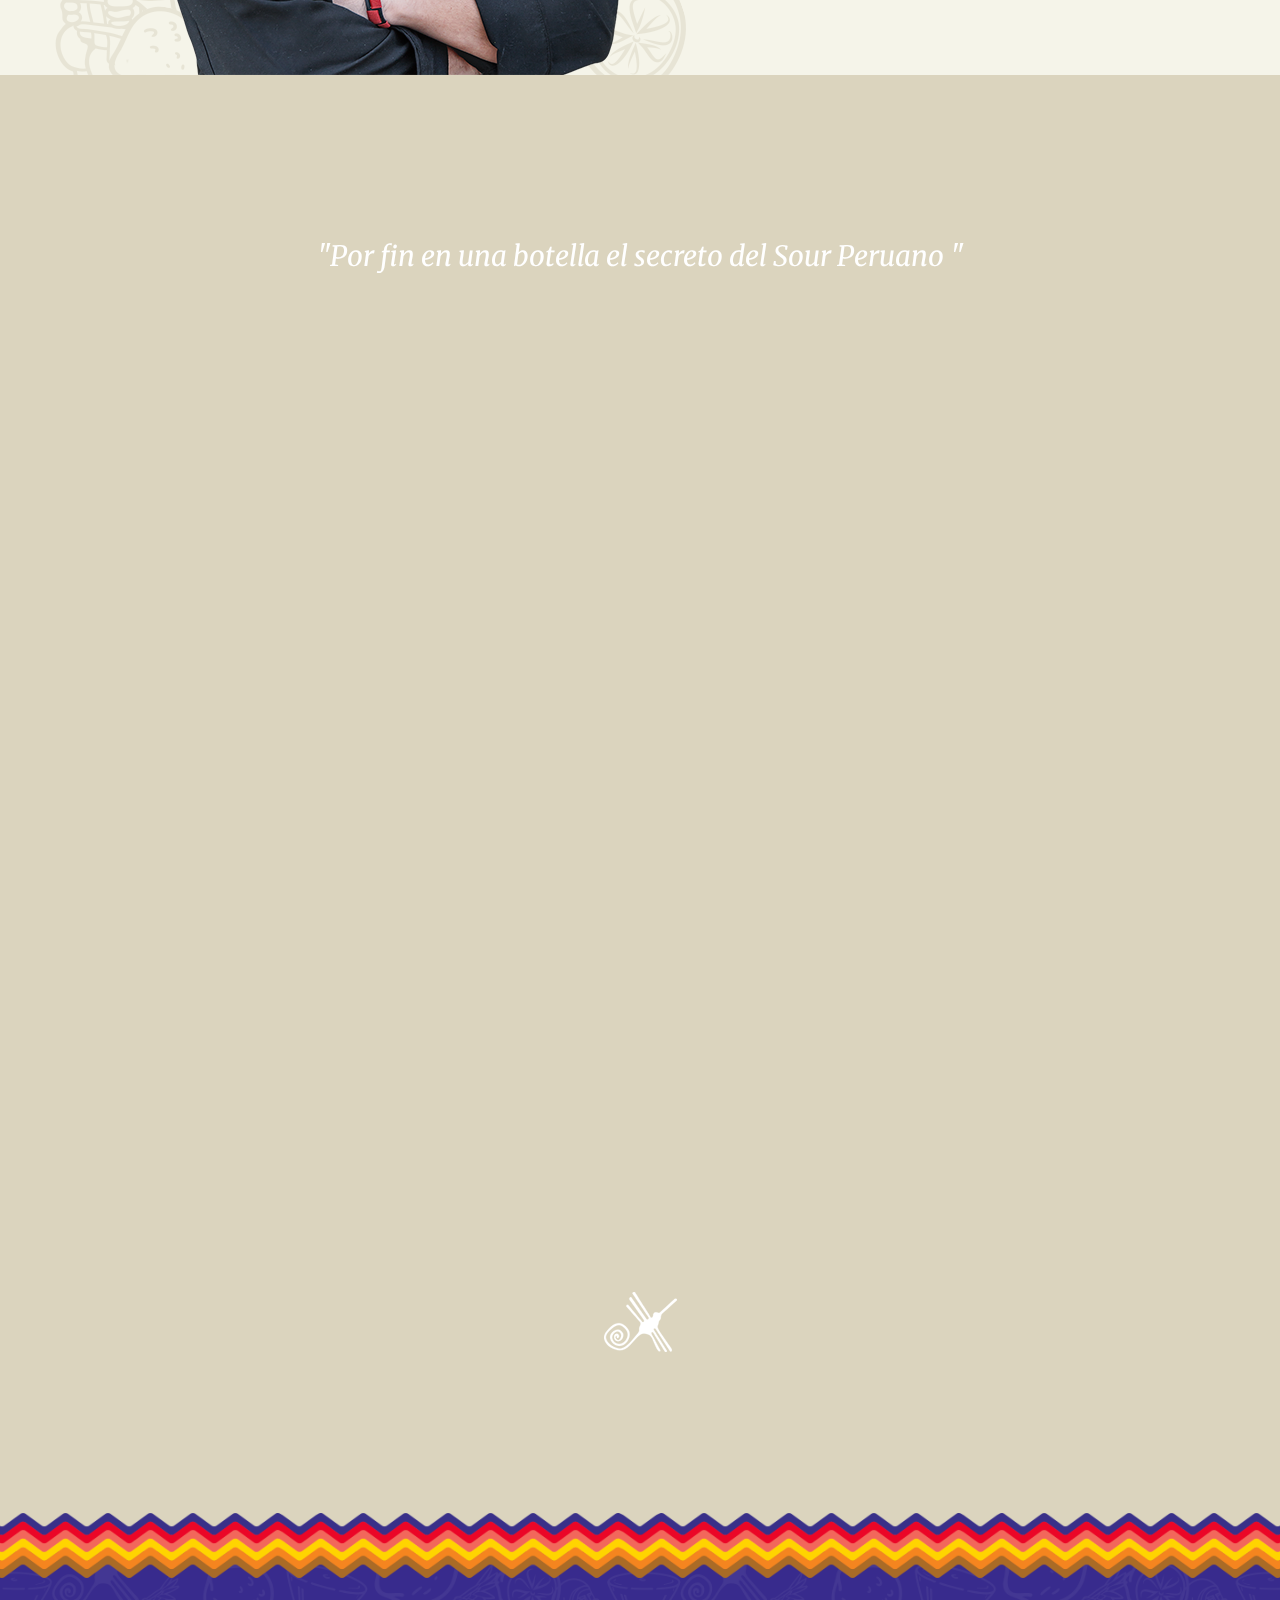
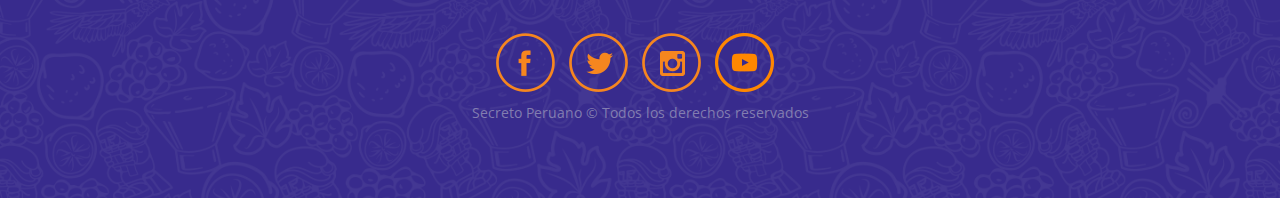
==== commit 043f78d5: "update video" ====
--- a/secreto/index.html
+++ b/secreto/index.html
@@ -52,6 +52,17 @@
   ga('send', 'pageview');
 
 </script>
+
+<!-- Global site tag (gtag.js) - Google Analytics -->
+<script async src="https://www.googletagmanager.com/gtag/js?id=UA-119033953-1"></script>
+<script>
+  window.dataLayer = window.dataLayer || [];
+  function gtag(){dataLayer.push(arguments);}
+  gtag('js', new Date());
+
+  gtag('config', 'UA-119033953-1');
+</script>
+
   </head>
   <body class="default-page">
     <!--[if lt IE 8]>
@@ -71,13 +82,13 @@
                 <ul class="nav-main-menu"><!--main menu-->
                   <li><a onClick="initScroll('nuestro_chef'); return false;" href="#nuestro_chef">NUESTRO CHEF</a></li>
                   <li><a onClick="initScroll('ver_spot'); return false;" href="#ver_spot">VER SPOT</a></li>
-                  <li><a onClick="initScroll('secretos_chef'); return false;" href="#secretos_an">SECRETOS DEL CHEF</a></li>
+                  
                 </ul>
                 <ul class="nav-main-menu small-screen"><!--responsive menu-->
                   <li><a onClick="initScroll('nuestro_chef'); return false;" href="#nuestro_chef">NUESTRO CHEF</a> 
                   </li>
                   <li><a onClick="initScroll('ver_spot'); return false;" href="#ver_spot">VER SPOT</a></li>
-                  <li><a onClick="initScroll('secretos_chef'); return false;" href="#secretos_an">SECRETOS DEL CHEF</a>
+                 
                   </li>
                 </ul>
                 <div class="nav-hamburger-wrapper">
@@ -105,29 +116,19 @@
         <div data-stellar-background-ratio="0,3" style="background-image: url(assets/images/SP-imagen-fondo.jpg);background-size:cover;" class="fondo-responsivo2 page-common-background"></div>
         <img class="pantalla-iphone" src="assets/images/pantalla-iphone5.jpg" alt=""/>
         <div id="mensaje" style="height:650px;">
-                	<div id="logo"><img class="logo-especial w3-animate-opacity" src="assets/images/SP-logo.png" width="200" height="auto" alt=""/><img class="logo-especial-2" src="assets/images/logoSP-2.png" width="203" height="92" alt=""/></div>
-    				<div><img class="w3-animate-opacity" src="assets/images/titular.png" width="362" height="auto" alt=""/></div>
-            </div>
-            <div>
-            	<img class="botella-responsiva" src="assets/images/botella-responsiva.png" width="544" height="781" alt=""/>
-            	
-            </div>
+            <div id="logo">
+              <img class="logo-especial w3-animate-opacity" src="assets/images/SP-logo.png" width="200" height="auto" alt=""/><img class="logo-especial-2" src="assets/images/logoSP-2.png" width="203" height="92" alt=""/>
+            </div>
+    				<div>
+              <img class="w3-animate-opacity" src="assets/images/titular2.png" width="450" height="auto" alt="" id="titular2" />
+            </div>
+        </div>
+        <div>
+            <img class="botella-responsiva" src="assets/images/botella-responsiva.png" width="544" height="auto" alt=""/> 	
+        </div>
       </header>
- <!--     <header>
-		<div style="background-image: url(assets/images/img_fondo2.jpg); width:auto; background-repeat:no-repeat; background-position:right;">
-        	<div id="mensaje">
-                	<div id="logo"><img class="logo-especial" src="assets/images/logoSP.png" alt=""/><img class="logo-especial-2" src="assets/images/logoSP-2.png" width="203" height="92" alt=""/></div>
-    				<div id="uva">Destilado de uva quebranta</div>
-    				<div id="descripcion">La verdadera receta <br/>del Sour Peruano</div>
-                    <div id="bajada">Por fin en una botella, con cariño y para el mundo, guardamos el más preciado secreto peruano</div>
-                    <div><img class="botella-responsiva" src="assets/images/botella-responsiva.png" width="544" height="781" alt=""/></div>
-            </div>
-        </div>
-        
-      </header>-->
-      <!--end site header-->
-      
-      <!--el chef-->
+
+
       <section id="nuestro_chef" class="border-bottom" style="background-color:#f5f4e9; padding-bottom: 0;">
         <div class="service-section-03">
           <div class="container container-especial2">
@@ -149,80 +150,24 @@
               <div class="quote-slider-01 simple-slider">
                 <div class="quote-item">
                   <div class="item-content">
-                    <p class="color-light">"Por fin en una botella el secreto del Sour Peruano"</p> <!--la cita esta aqui-->
-                    <a href="https://www.youtube.com/watch?v=HnVLtfniLCw" target="_blank"><img style="margin:auto; margin-top:20px;" src="assets/images/ver-spot.png" width="154" height="50" alt=""/></a>
+                    <p class="color-light">"Por fin en una botella el secreto del Sour Peruano " </p>
+                    
+                    <div class="embed-responsive embed-responsive-16by9" style="margin-top: 20px">
+                      <iframe class="embed-responsive-item" src="https://s3-sa-east-1.amazonaws.com/patoradio/secreto/secreto-720.mp4">
+                      </iframe>
+                    </div>
                   </div>
                 </div>
               </div>
             </div>
           </div>
         </div>
+
+
+
+
       </section>
       
-      <!-- sección videos -->
-      <section id="secretos_chef">
-        <header class="section-header header-type-2 style-1">
-          <div class="container secretos-gourmet">
-         	<img style="margin-bottom:15px;" src="assets/images/simboloinca1.png" width="auto" height="26" alt=""/>
-			<h4 style="font-family:'Merriweather', serif; font-size:30px;">Los secretos de Chris Salvo</h4>
-        <!-- QUOTE DEL CHEFF  <q class="header-caption"></q> -->
-          </div>
-        </header>
-        
-        <!-- videos -->
-        <div class="team-section-01">
-          <div class="container">
-            <div class="row">
-              <div class="col-md-4">
-                <div class="team-style-01 text-left section-block-p">
-                  <div class="image"><iframe width="390" height="219" src="https://www.youtube.com/embed/b3bW4XiqM5U?rel=0" frameborder="0" allowfullscreen></iframe>
-                    
-                  </div>
-                  <h5 class="name">EL SECRETO DE LA ESPUMA PERFECTA</h5>
-                  
-         		 </div>
-              </div>
-              <div class="col-md-4">
-                <div class="team-style-01 text-left section-block-p">
-                  <div class="image"><iframe width="390" height="219" src="https://www.youtube.com/embed/Zpi5Mj3q_r8?rel=0" frameborder="0" allowfullscreen></iframe>
-                    
-                  </div>
-                  <h5 class="name">EL SECRETO DEL CEVICHE CALIENTE</h5>
-                  
-                </div>
-              </div>
-              <div class="col-md-4">
-                <div class="team-style-01 text-left section-block-p">
-                  <div class="image"><iframe width="390" height="219" src="https://www.youtube.com/embed/RCFprriy820?rel=0" frameborder="0" allowfullscreen></iframe>
-                    
-                  </div>
-                  <h5 class="name">EL SECRETO DEL LOMO SALTADO</h5>
-                  
-                </div>
-              </div>
-            </div>
-          </div>
-        </div>
-        
-        <div class="team-section-01">
-          <div class="container">
-            <div class="row video-inferior">
-              <div class="">
-                <div class="team-style-01 text-left section-block-p">
-                  <div class="image"><iframe width="390" height="219" src="https://www.youtube.com/embed/kHwKFDwkaCU?rel=0" frameborder="0" allowfullscreen></iframe>
-                    
-                  </div>
-                  <h5 class="name">EL SECRETO DE LA LECHE DE TIGRE</h5>
-                  
-         		 </div>
-              </div>
-              
-              </div>
-            </div>
-          </div>
-        </div>
-        
-      </section>
       
        <!-- Parallax quotes -->
       <section class="pad-especial">
--- a/secreto/assets/css/main.css
+++ b/secreto/assets/css/main.css
@@ -2325,7 +2325,18 @@
     color: #333333;
   }
 }
+
+
+
+@media (max-width: 1024px ) {
+  #titular2{
+    visibility: hidden;
+  }
+}
 @media (max-width: 991px ) {
+  #titular2{
+    visibility: hidden;
+  }
   .nav-main-menu:not(.small-screen) {
     display: none;
   }
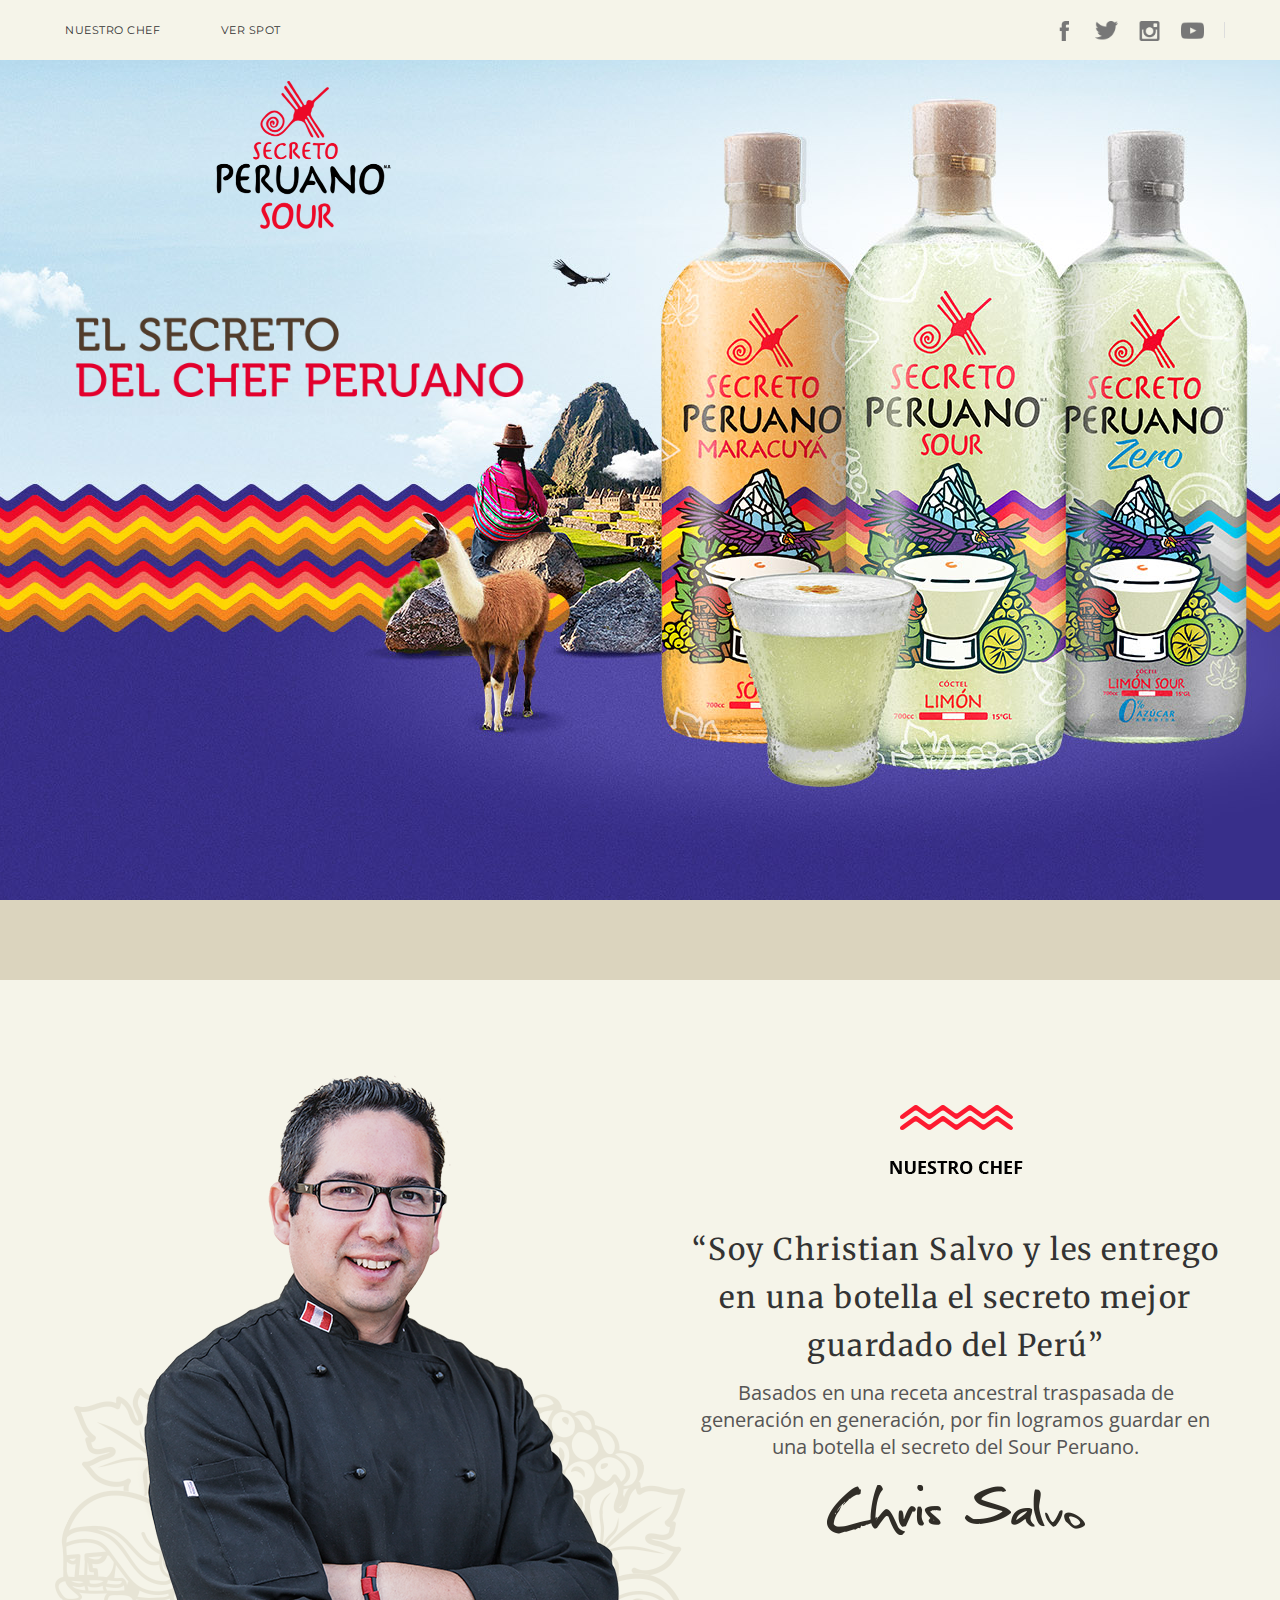
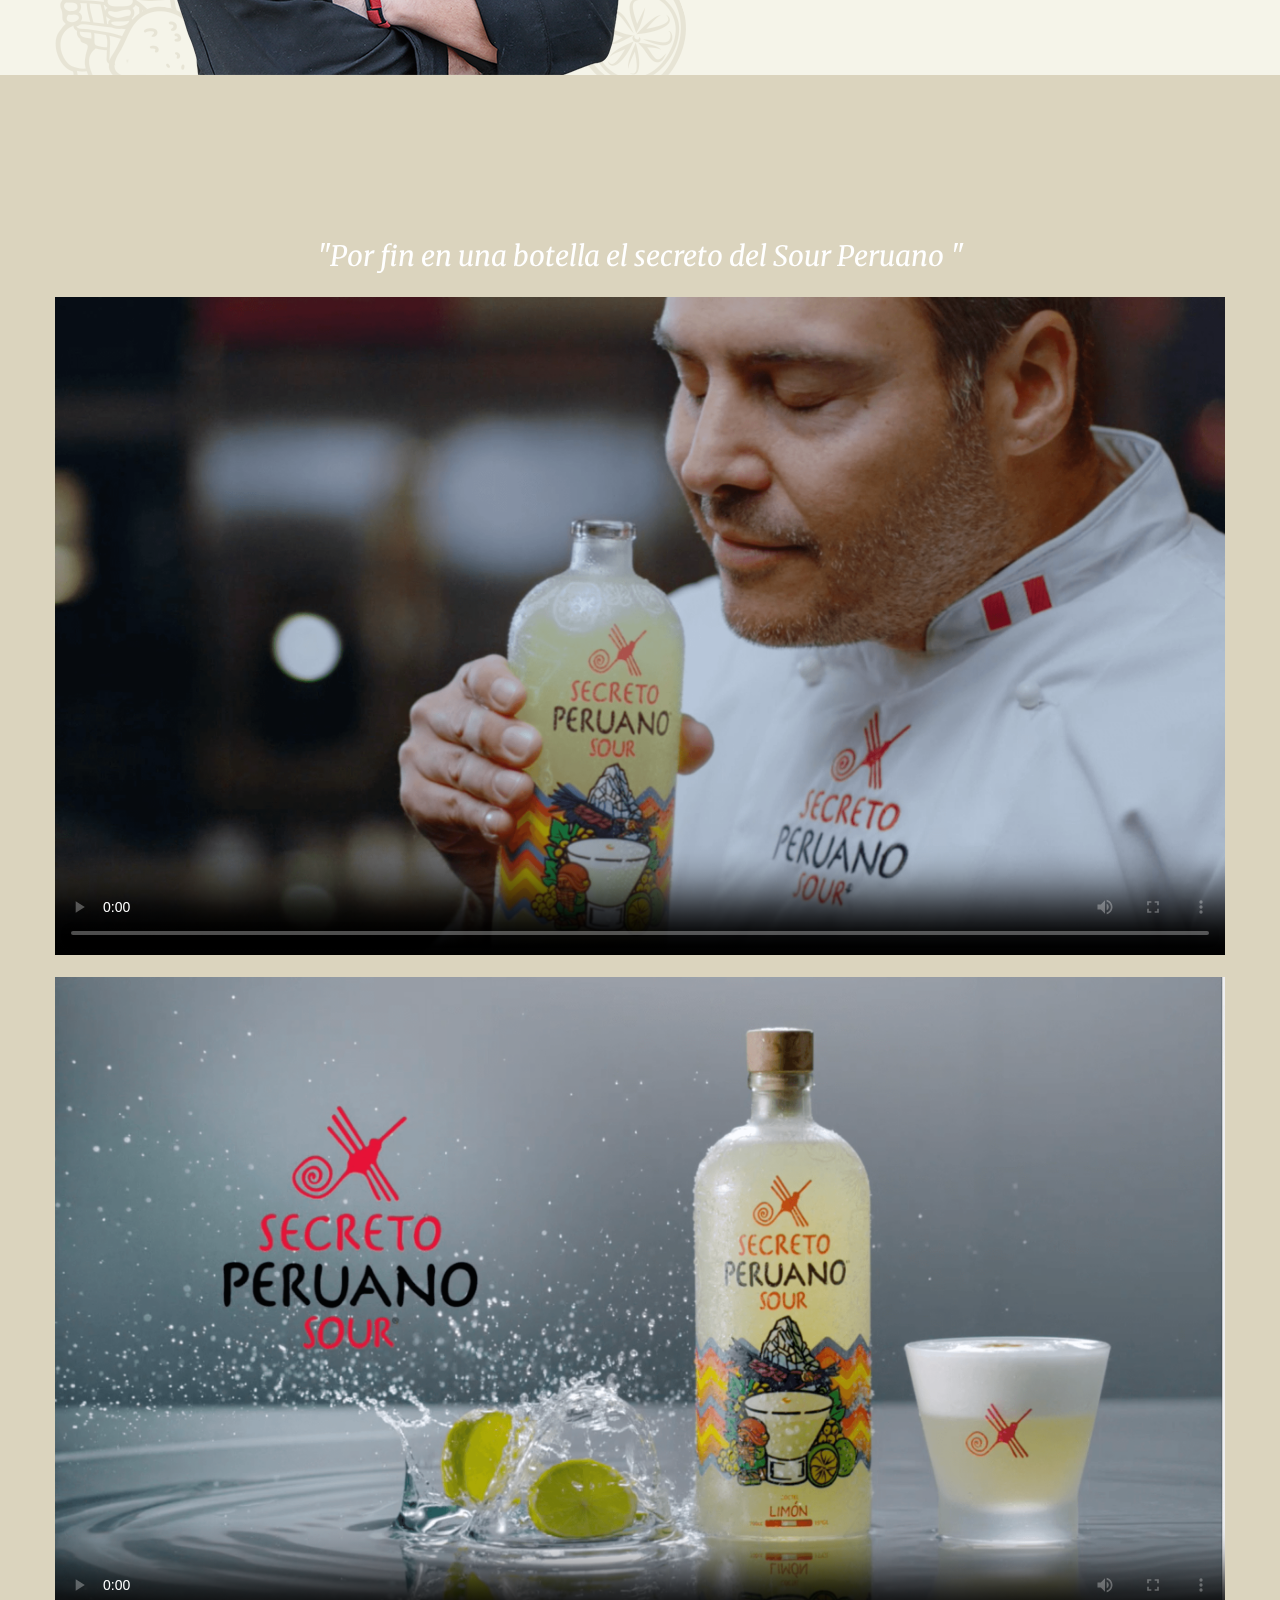
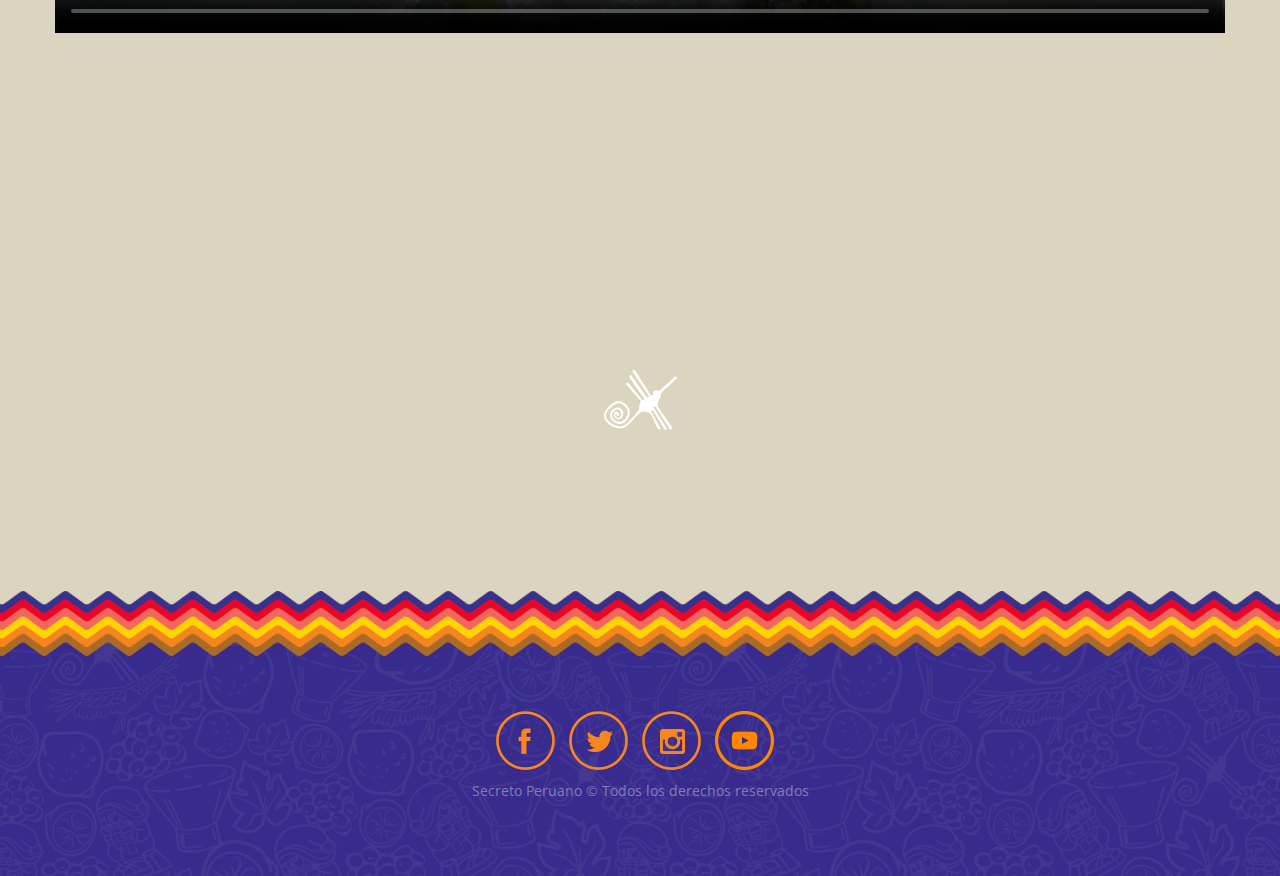
==== commit 877ed76f: "video" ====
--- a/secreto/index.html
+++ b/secreto/index.html
@@ -153,9 +153,22 @@
                     <p class="color-light">"Por fin en una botella el secreto del Sour Peruano " </p>
                     
                     <div class="embed-responsive embed-responsive-16by9" style="margin-top: 20px">
-                      <iframe class="embed-responsive-item" src="https://s3-sa-east-1.amazonaws.com/patoradio/secreto/secreto-720.mp4">
-                      </iframe>
+                    
+                      <video class="embed-responsive-item video-fluid z-depth-1" autoplay loop controls  poster="assets/images/video2.png">
+                          <source src="https://s3-sa-east-1.amazonaws.com/patoradio/secreto/secreto-720.mp4" type="video/mp4" />
+
+                      </video>
                     </div>
+
+                     <div class="embed-responsive embed-responsive-16by9" style="margin-top: 20px">
+                    
+                      <video class="embed-responsive-item video-fluid z-depth-1" autoplay loop controls  poster="assets/images/video.png">
+                          <source src="https://s3-sa-east-1.amazonaws.com/patoradio/secreto/secreto-720.mp4" type="video/mp4" />
+
+                      </video>
+                    </div>
+
+
                   </div>
                 </div>
               </div>
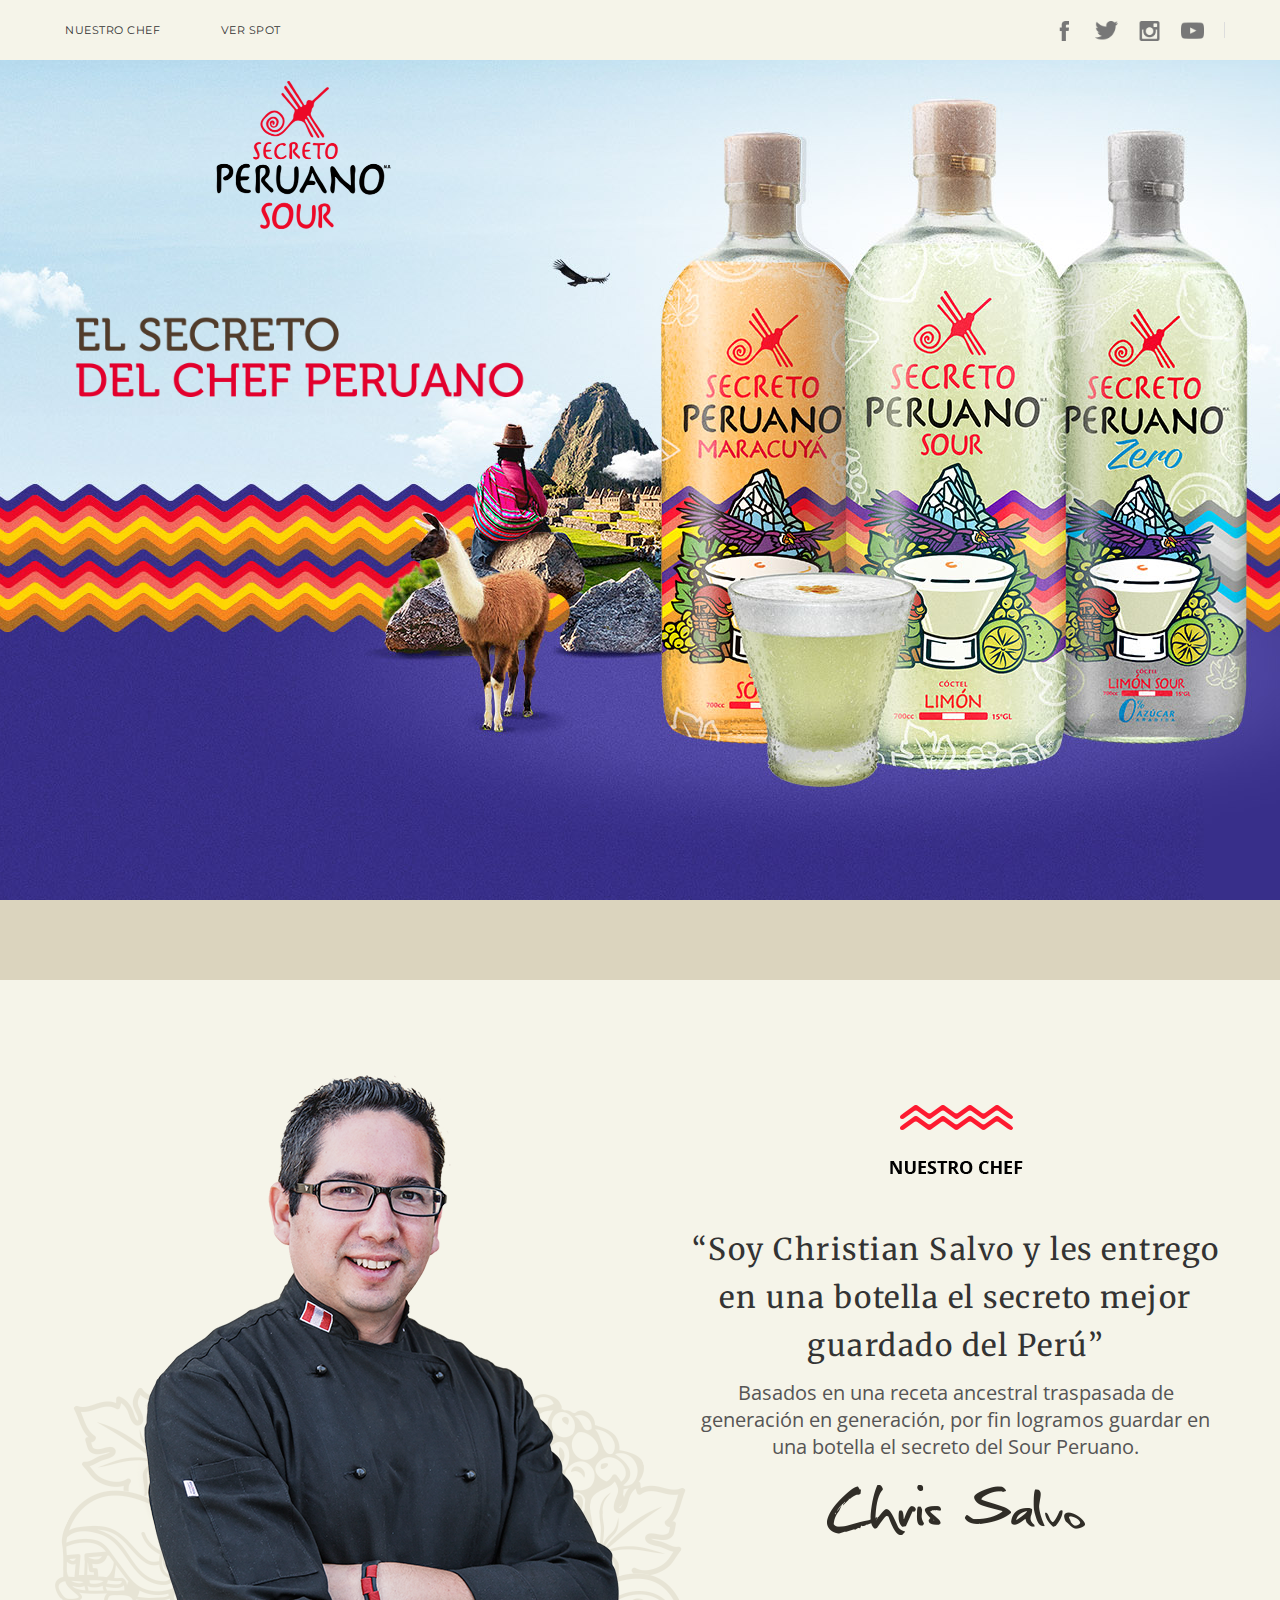
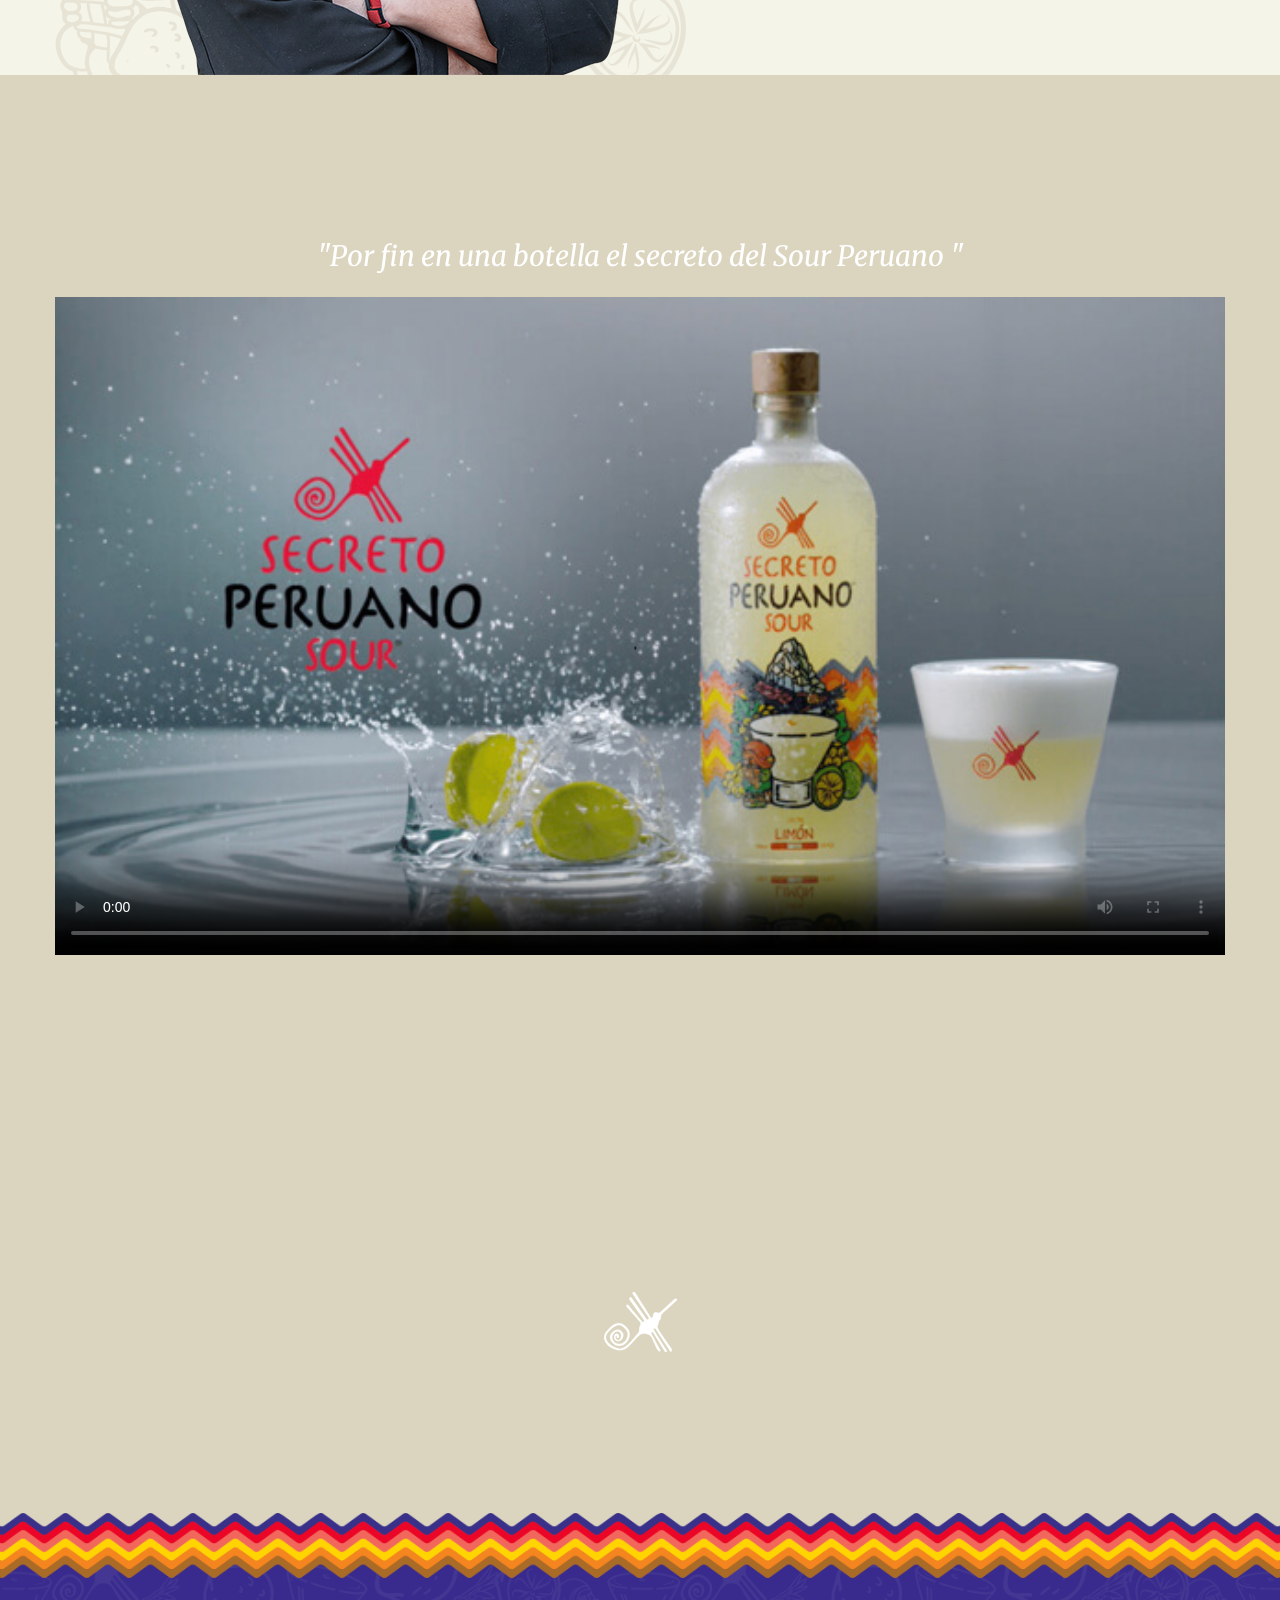
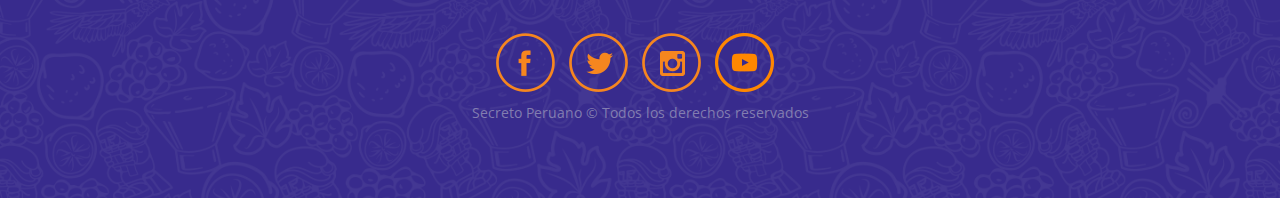
==== commit 605ff10a: "arreglo spot" ====
--- a/secreto/index.html
+++ b/secreto/index.html
@@ -151,18 +151,9 @@
                 <div class="quote-item">
                   <div class="item-content">
                     <p class="color-light">"Por fin en una botella el secreto del Sour Peruano " </p>
-                    
-                    <div class="embed-responsive embed-responsive-16by9" style="margin-top: 20px">
-                    
-                      <video class="embed-responsive-item video-fluid z-depth-1" autoplay loop controls  poster="assets/images/video2.png">
-                          <source src="https://s3-sa-east-1.amazonaws.com/patoradio/secreto/secreto-720.mp4" type="video/mp4" />
-
-                      </video>
-                    </div>
-
                      <div class="embed-responsive embed-responsive-16by9" style="margin-top: 20px">
                     
-                      <video class="embed-responsive-item video-fluid z-depth-1" autoplay loop controls  poster="assets/images/video.png">
+                      <video class="embed-responsive-item video-fluid z-depth-1" autoplay loop controls  poster="assets/images/video.jpg">
                           <source src="https://s3-sa-east-1.amazonaws.com/patoradio/secreto/secreto-720.mp4" type="video/mp4" />
 
                       </video>
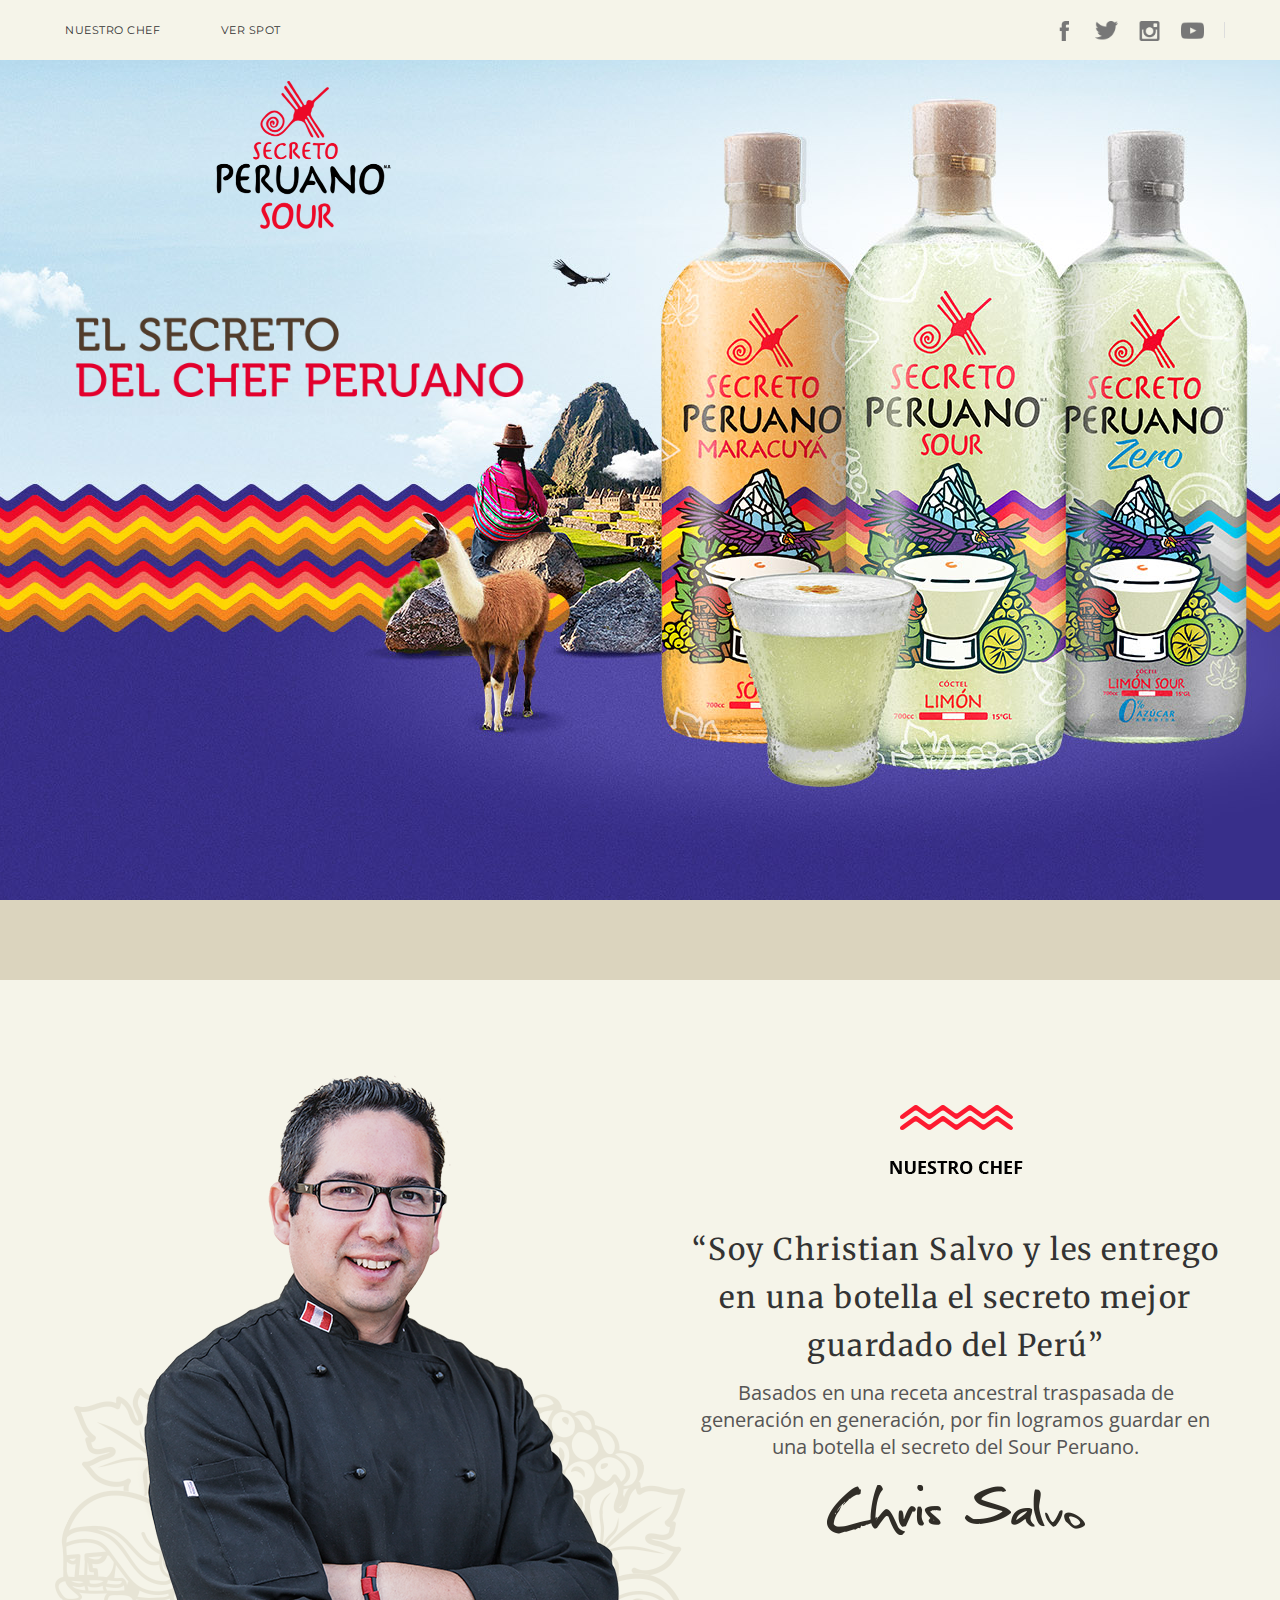
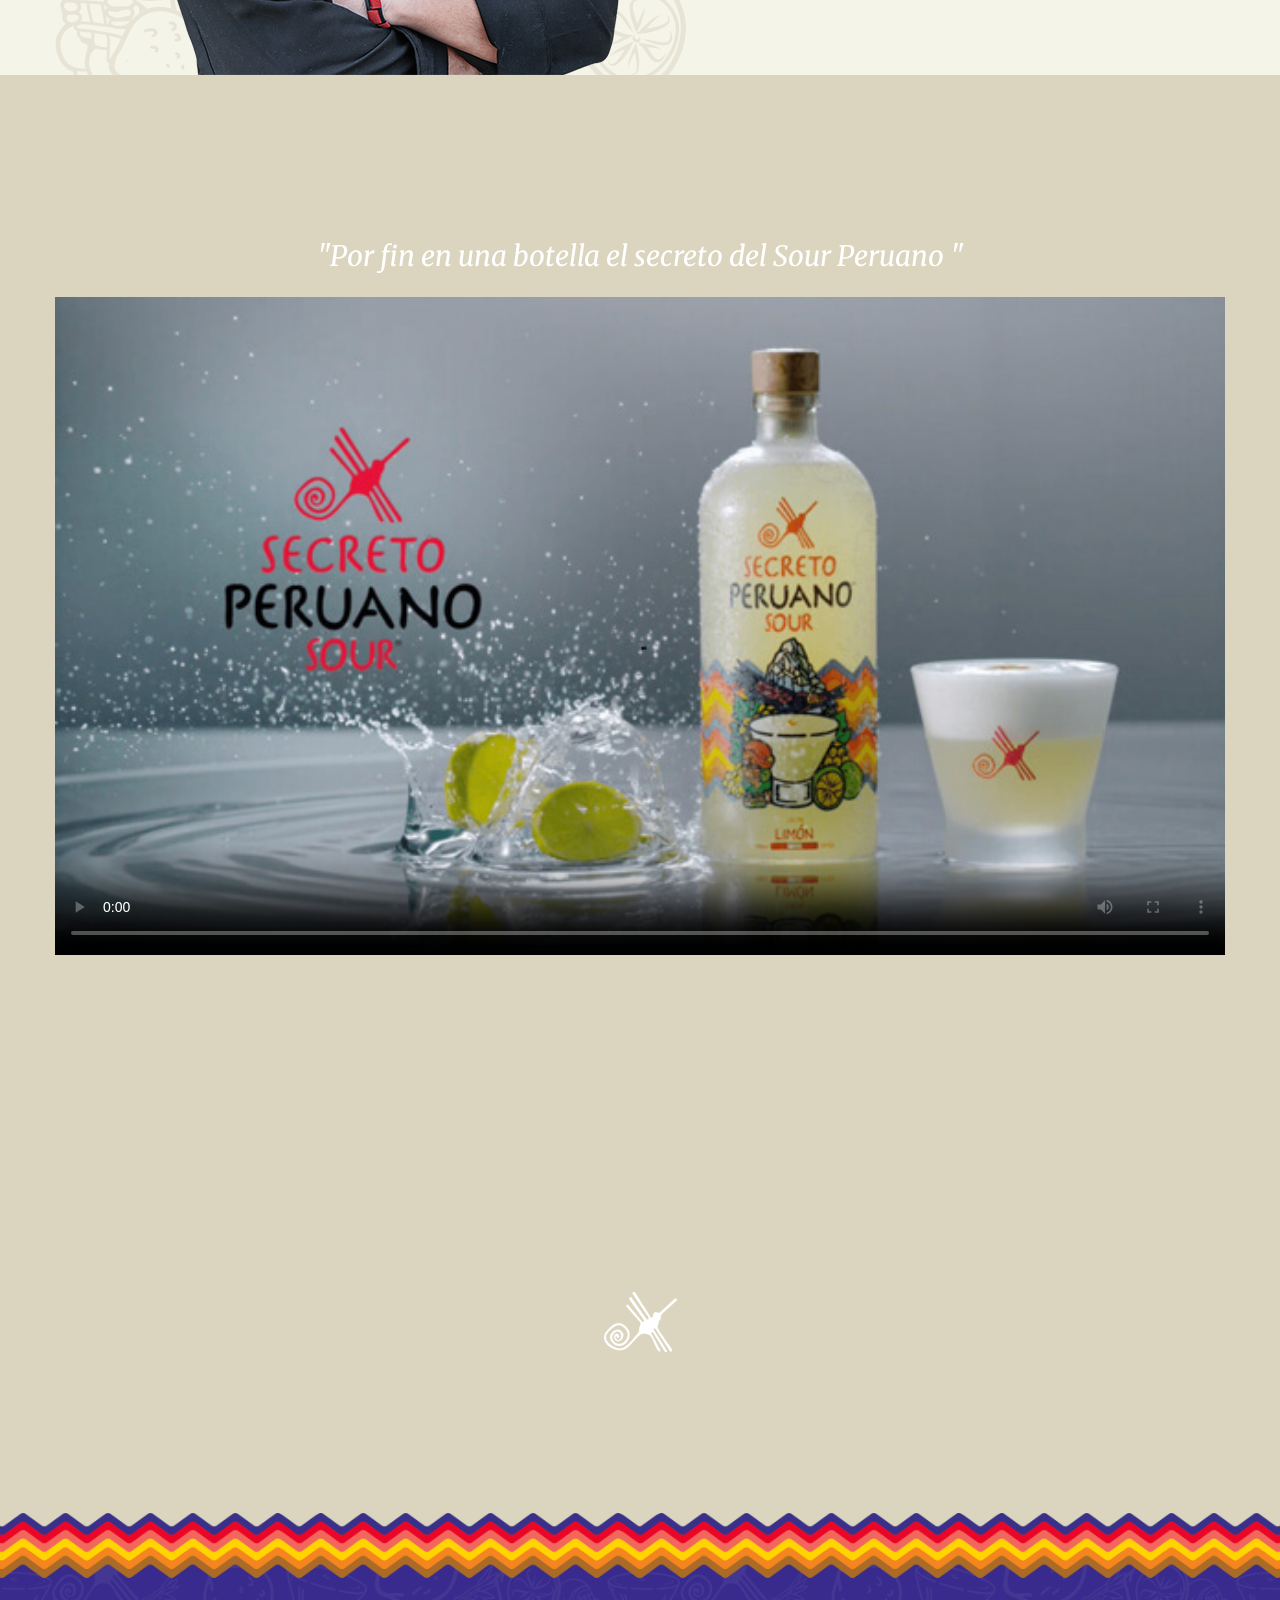
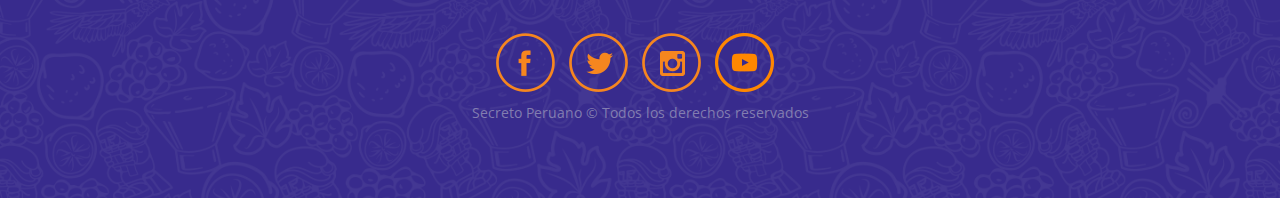
==== commit 82186b40: "update aws" ====
--- a/secreto/index.html
+++ b/secreto/index.html
@@ -154,7 +154,7 @@
                      <div class="embed-responsive embed-responsive-16by9" style="margin-top: 20px">
                     
                       <video class="embed-responsive-item video-fluid z-depth-1" autoplay loop controls  poster="assets/images/video.jpg">
-                          <source src="https://s3-sa-east-1.amazonaws.com/patoradio/secreto/secreto-720.mp4" type="video/mp4" />
+                          <source src="https://s3-sa-east-1.amazonaws.com/animalchile/secreto/secreto-720.mp4" type="video/mp4" />
 
                       </video>
                     </div>
@@ -296,4 +296,4 @@
     }
     </style>
   </body>
-</html>+</html>
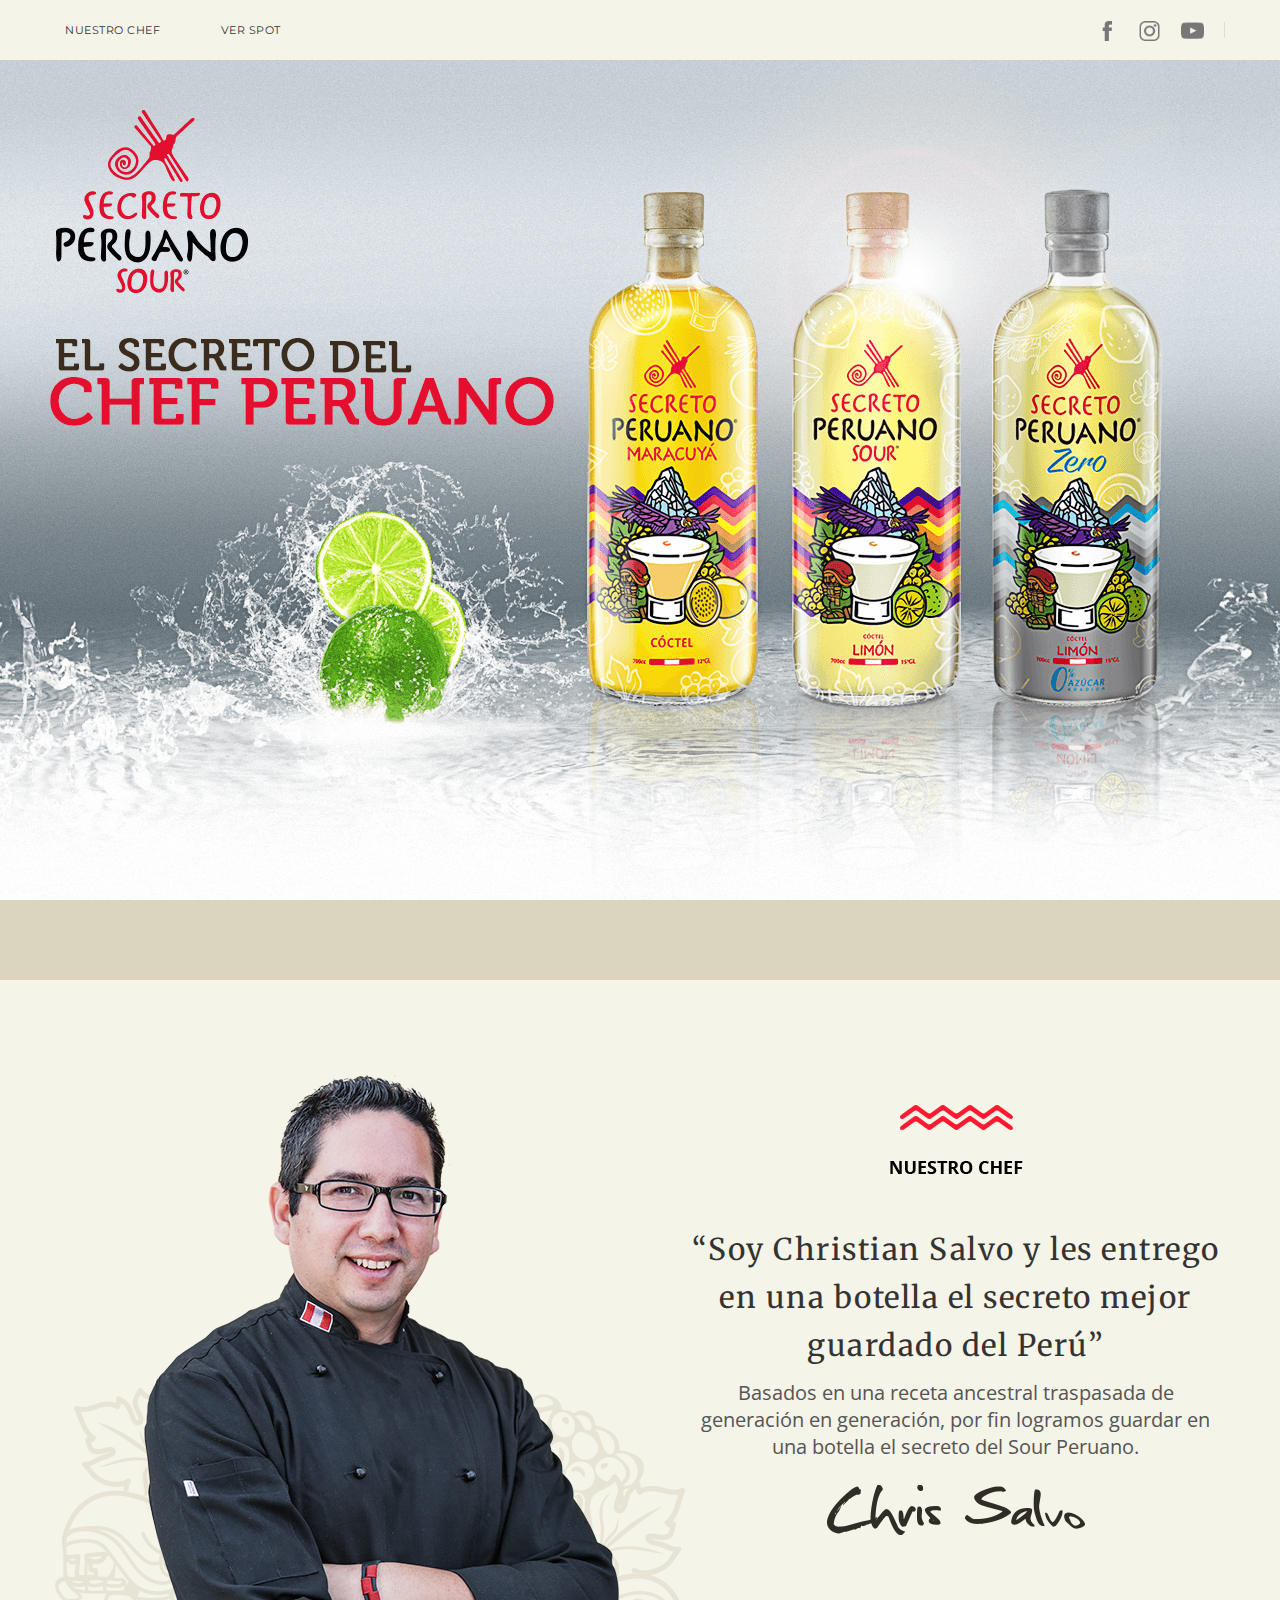
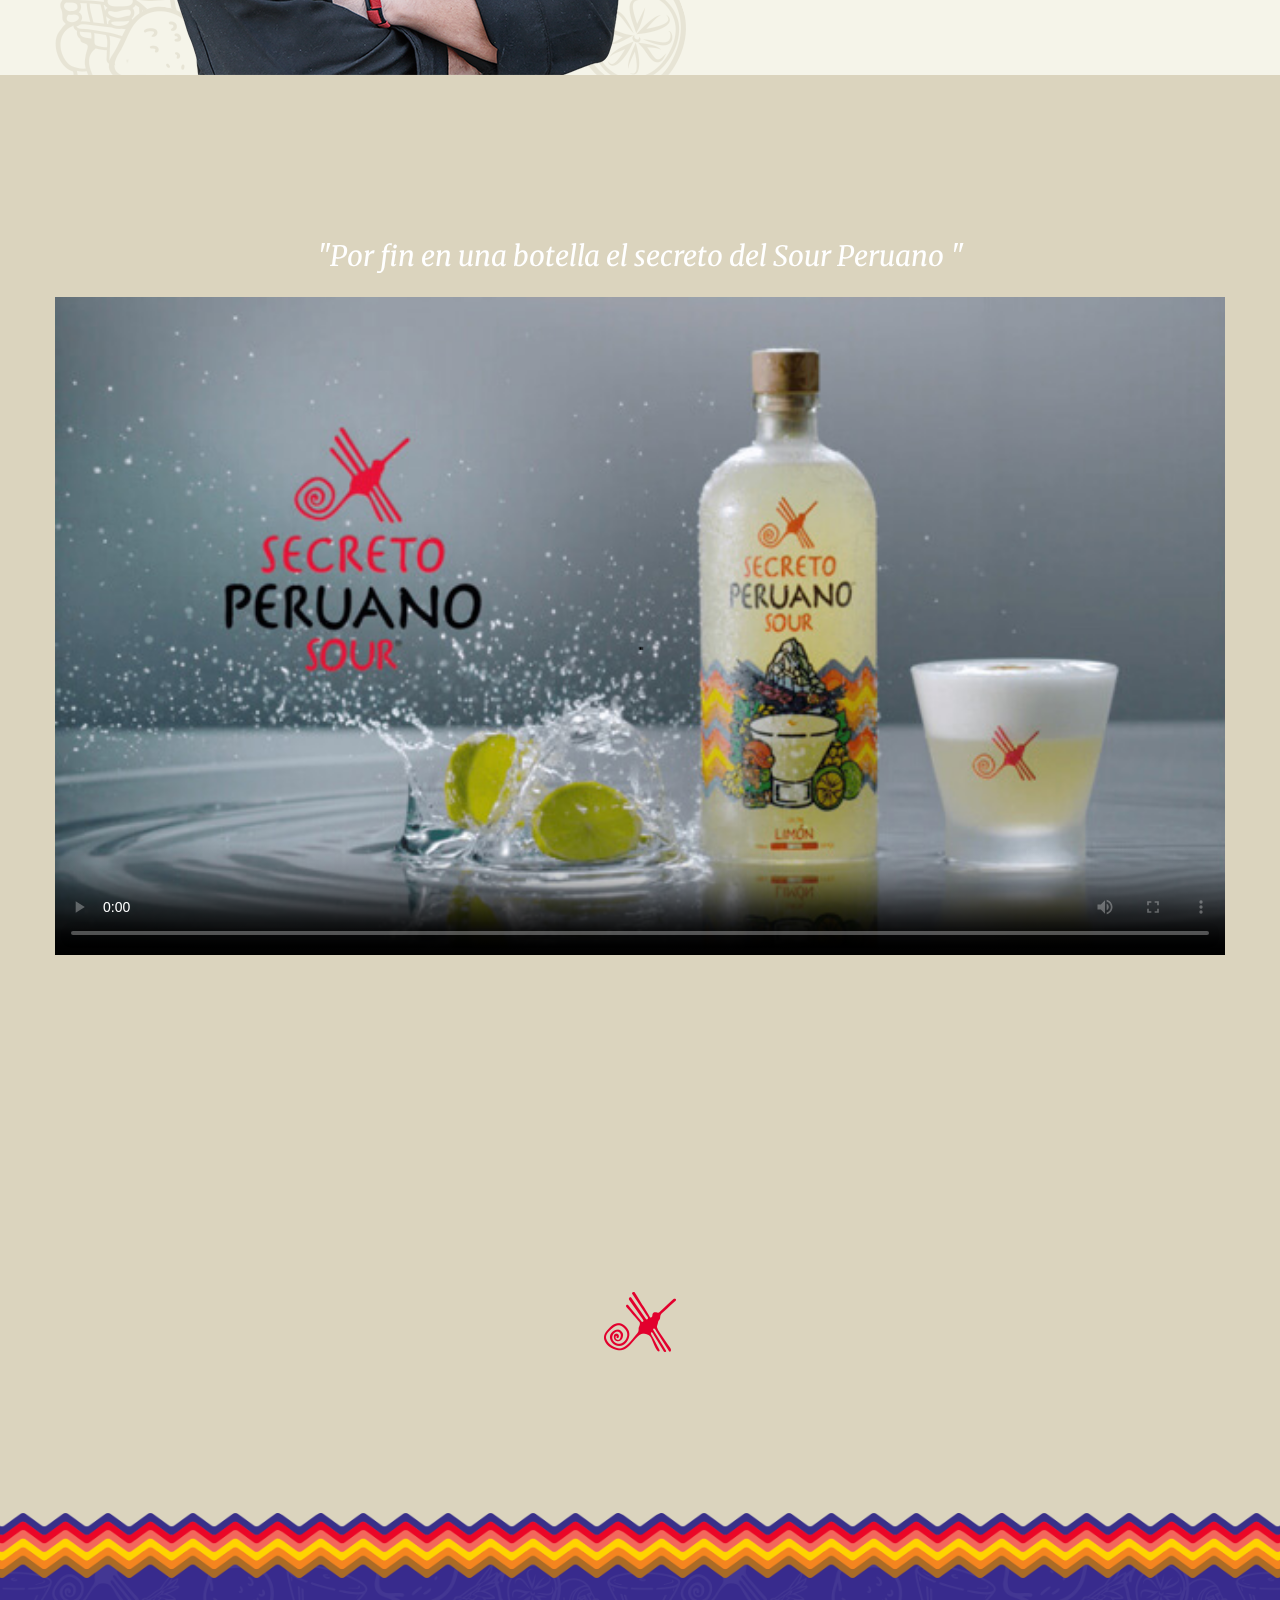
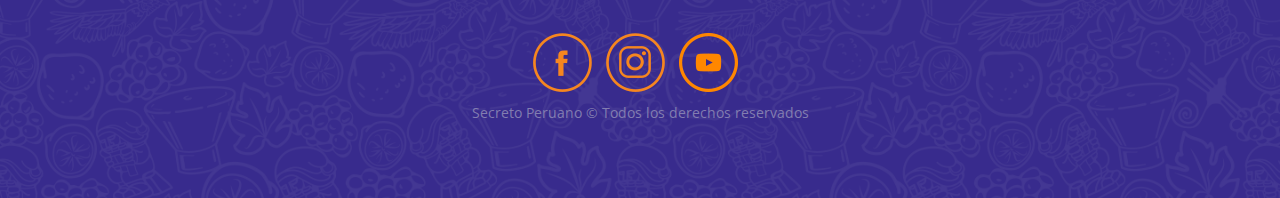
==== commit 724de86b: "update grafico" ====
--- a/secreto/index.html
+++ b/secreto/index.html
@@ -102,7 +102,6 @@
                 <div class="nav-social">
                   <ul class="social-01">
                         <li><a href="https://www.facebook.com/secretoperuano" target="_blank"><img class="social-nav-icon" src="assets/images/nav-fbk.png" width="30" height="26" alt=""/></a></li>
-                        <li><a href="https://twitter.com/peruanosour" target="_blank"><img class="social-nav-icon" src="assets/images/nav-twr.png" width="30" height="26" alt=""/></a></li>
                         <li><a href="https://instagram.com/secretoperuano/" target="_blank"><img class="social-nav-icon" src="assets/images/nav-isg.png" width="30" height="26" alt=""/></a></li>
                         <li><a href="https://www.youtube.com/channel/UCQfrmdLTp5I5xgrR5Vb-xCQ" target="_blank"><img class="social-nav-icon" src="assets/images/nav-you.png" width="30" height="26" alt=""/></a></li>
                   </ul>                
@@ -113,15 +112,10 @@
         </div>
       <!--site header-->
       <header class="index-header">
-        <div data-stellar-background-ratio="0,3" style="background-image: url(assets/images/SP-imagen-fondo.jpg);background-size:cover;" class="fondo-responsivo2 page-common-background"></div>
+        <div data-stellar-background-ratio="0,3" style=" background-image: url(assets/images/SP-imagen-fondo.png);background-size:cover;" class="fondo-responsivo2 page-common-background"></div>
         <img class="pantalla-iphone" src="assets/images/pantalla-iphone5.jpg" alt=""/>
         <div id="mensaje" style="height:650px;">
-            <div id="logo">
-              <img class="logo-especial w3-animate-opacity" src="assets/images/SP-logo.png" width="200" height="auto" alt=""/><img class="logo-especial-2" src="assets/images/logoSP-2.png" width="203" height="92" alt=""/>
-            </div>
-    				<div>
-              <img class="w3-animate-opacity" src="assets/images/titular2.png" width="450" height="auto" alt="" id="titular2" />
-            </div>
+           
         </div>
         <div>
             <img class="botella-responsiva" src="assets/images/botella-responsiva.png" width="544" height="auto" alt=""/> 	
@@ -175,7 +169,7 @@
       
        <!-- Parallax quotes -->
       <section class="pad-especial">
-        <div data-stellar-background-ratio="0.25" style="background-image: url('assets/images/testimonial-img1.jpg');" class="parallax-bg quote-slider-parallax"></div>
+        <div data-stellar-background-ratio="0.25" style="background-image: url('assets/images/testimonial-img1.png');" class="parallax-bg quote-slider-parallax"></div>
         <div class="container">
           <div class="row">
             <div class="col-xs-12 text-center remove-col-padding-2">
@@ -196,7 +190,6 @@
       	<div class="contenedor-de-footer">
             <div class="social-and-reg">
            	    <a href="https://www.facebook.com/secretoperuano" target="_blank"><img class="social-logo2" src="assets/images/facebook.png" width="59" height="59" alt=""/></a>
-                <a href="https://twitter.com/peruanosour" target="_blank"><img class="social-logo2" src="assets/images/twitter.png" width="59" height="59" alt=""/></a>
                 <a href="https://instagram.com/secretoperuano/" target="_blank"><img class="social-logo2" src="assets/images/instagram.png" width="59" height="59" alt=""/></a>
                 <a href="https://www.youtube.com/channel/UCQfrmdLTp5I5xgrR5Vb-xCQ" target="_blank"><img class="social-logo2" src="assets/images/youtube.png" width="59" height="59" alt=""/></a>
                 <p>Secreto Peruano © Todos los derechos reservados</p>
